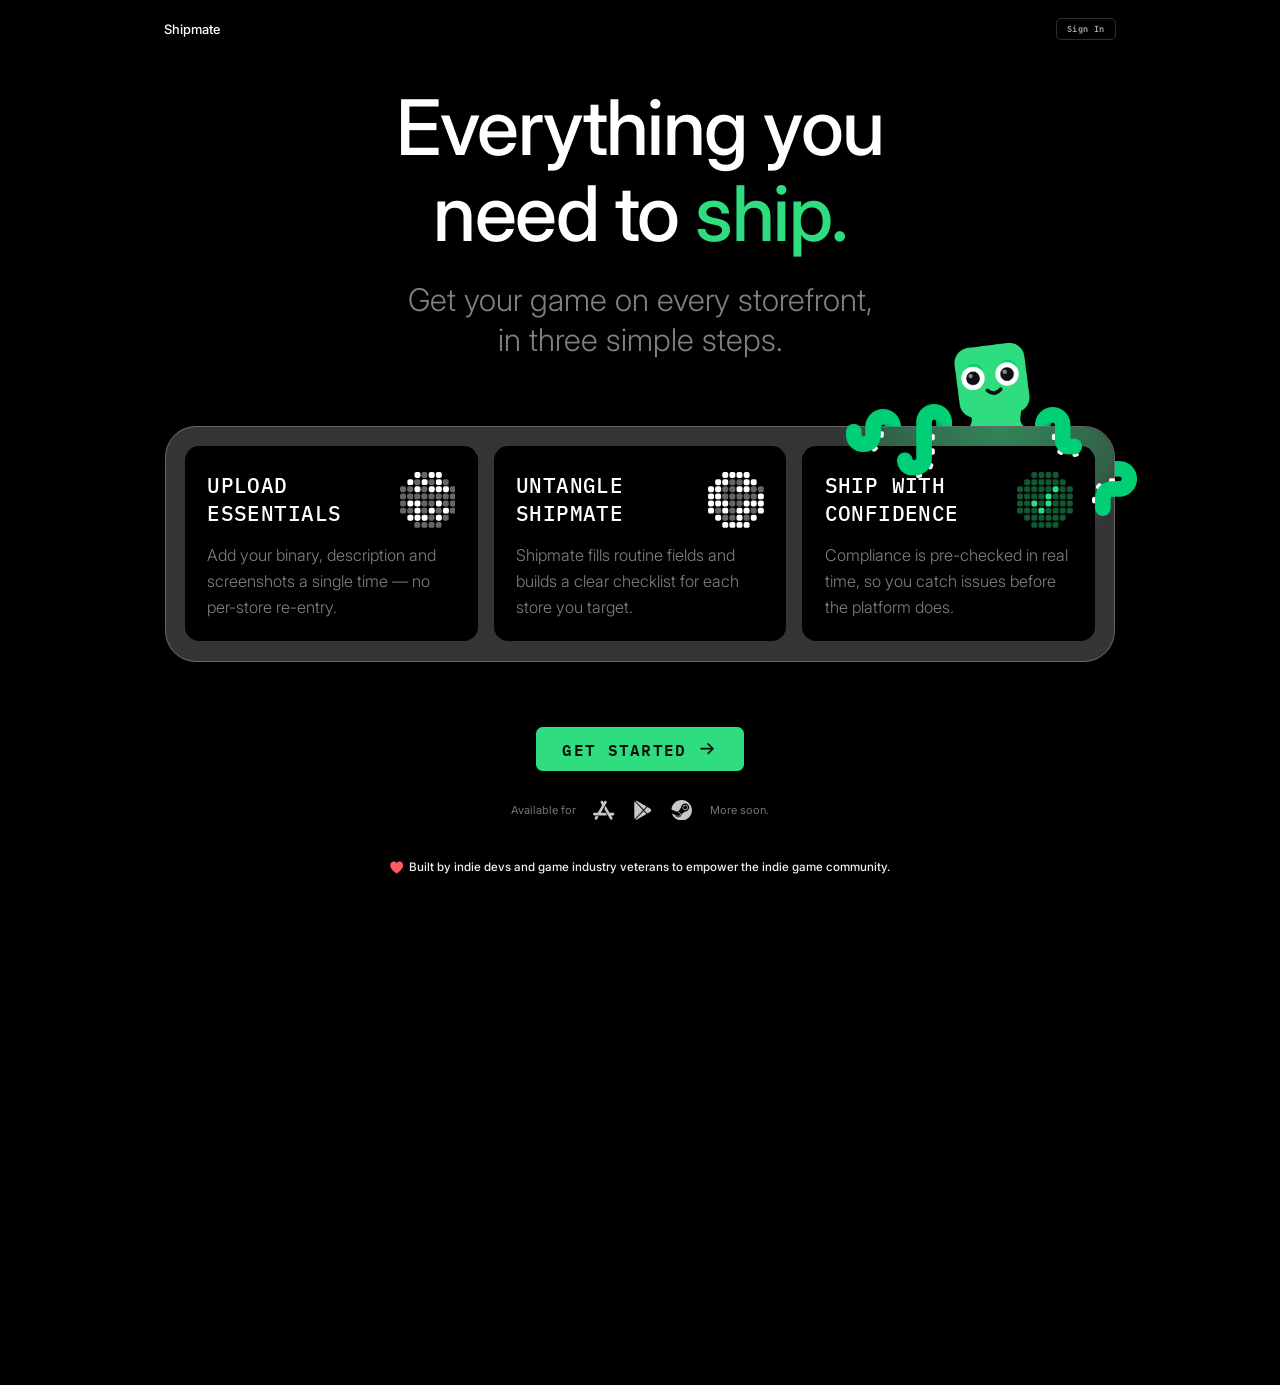
==== splash.html @ f3da9b58 "v2.01: revert splash.html — undo octopus move + CTA border changes Restores splash.html to d3e47b8 (" ====
<!DOCTYPE html>
<html lang="en">
<head>
<meta charset="UTF-8">
<meta name="viewport" content="width=device-width, initial-scale=1.0">
<title>Subwoofer</title>
<link rel="preconnect" href="https://fonts.googleapis.com">
<link rel="preconnect" href="https://fonts.gstatic.com" crossorigin>
<link href="https://fonts.googleapis.com/css2?family=Inter:wght@300;400;500;600;700;800&family=JetBrains+Mono:wght@500;600;700&family=IBM+Plex+Mono:wght@400;500;600;700&display=swap" rel="stylesheet">
<style>
  :root {
    --bg: #000000;
    --green: #2FDC80;
    --green-soft: #35e57a;
    --text: #ffffff;
    --text-dim: #9ba1a6;
    --card-bg: #000000;
    --pill-bg: #343434;
    --pill-stroke: rgba(255, 255, 255, 0.25);
    --mono: 'JetBrains Mono', monospace;
    --sans: 'Inter', sans-serif;
  }

  * { margin: 0; padding: 0; box-sizing: border-box; }

  html, body {
    background: var(--bg);
    color: var(--text);
    font-family: var(--sans);
    min-height: 100vh;
    overflow-x: hidden;
  }

  body {
    zoom: 0.78; /* escala global; el JS la ajusta según el ancho de ventana */
    display: flex;
    flex-direction: column;
  }

  main {
    display: flex;
    flex-direction: column;
    flex: 1;
  }

  /* ---------- Header ---------- */
  header {
    display: flex;
    align-items: center;
    justify-content: space-between;
    width: 1464px; /* alineado con la pastilla (1350 + 2×25 + 2×30 + bordes) */
    margin: 0 auto;
    padding: 28px 0;
  }


  .brand {
    display: flex;
    align-items: center;
    gap: 12px;
    font-weight: 500;
    font-size: 20px;
  }

  .brand-logo {
    width: 34px;
    height: 34px;
    background: #ffffff;
    border-radius: 9px;
    display: grid;
    place-items: center;
  }

  .brand-logo svg { display: block; }

  .user-chip {
    display: flex;
    align-items: center;
    gap: 10px;
    font-family: var(--mono);
    font-size: 15px;
    color: #e8e8e8;
  }

  .user-chip .dot {
    width: 19px;
    height: 19px;
    border-radius: 50%;
    background: var(--green);
  }

  /* ---------- Hero ---------- */
  .hero {
    text-align: center;
    margin-top: 40px;
    padding: 0 24px;
  }

  .hero h1 {
    font-size: 118px; /* proporción 80/90 de Affinity */
    font-weight: 500;
    line-height: 132.75px;
    letter-spacing: -0.02em;
  }

  .hero h1 .ship { color: var(--green); }

  .hero p {
    margin-top: 35.25px; /* base del título → top del subtítulo = 40px */
    font-size: 48.2px; /* 1ª línea = ancho de "Everything you"; proporción 34/44 */
    line-height: 62.4px;
    color: rgba(255, 255, 255, 0.5);
    font-weight: 300;
  }

  /* ---------- Pill with cards ---------- */
  .pill-wrap {
    position: relative;
    width: fit-content;
    margin: 100.6px auto 0; /* base del subtítulo → borde de la pastilla = 105px */
  }

  .pill {
    position: relative;
    z-index: 1; /* por encima del cuerpo del pulpo */
    overflow: hidden; /* el resplandor no sale del contenedor */
    box-sizing: border-box;
    background: var(--pill-bg);
    border: 2px solid var(--pill-stroke);
    border-radius: 48px;
    padding: 30px; /* distancia concéntrica cards ↔ contenedor = 30px */
    display: grid;
    grid-template-columns: repeat(3, 450px);
    gap: 25px;
  }

  /* resplandor de translucidez: DEBAJO de las cards, compacto,
     ocupando solo la zona del pulpo (esquina superior derecha) */
  .pill::before {
    content: '';
    position: absolute;
    inset: 0;
    border-radius: inherit;
    pointer-events: none;
    background: radial-gradient(340px 280px at 88% -4%,
      rgba(114, 123, 240, 0.65),
      rgba(114, 123, 240, 0.35) 55%,
      transparent 74%);
  }

  /* variante verde: el resplandor acompaña al cuerpo */
  body.octo-green .pill::before {
    background: radial-gradient(340px 280px at 88% -4%,
      rgba(47, 220, 128, 0.5),
      rgba(47, 220, 128, 0.26) 55%,
      transparent 74%);
  }

  .card {
    box-sizing: border-box;
    width: 450px;
    height: 300px;
    background: var(--card-bg);
    border-radius: 22px;
    padding: 40px 34px;
    overflow: hidden;
    position: relative;
  }

  /* hover: velo blanco al 5% — entra suave, sale rápido */
  .card::after {
    content: '';
    position: absolute;
    inset: 0;
    border-radius: inherit;
    background: rgba(255, 255, 255, 0.1);
    opacity: 0;
    pointer-events: none;
    transition: opacity .12s ease-out; /* salida rápida */
  }

  .card:hover::after {
    opacity: 1;
    transition: opacity .3s ease; /* entrada suave */
  }

  .card-icon {
    position: absolute;
    top: 39.5px; /* centrado respecto al bloque de título de 85px */
    right: 34px;
    width: 86px;
    height: 86px;
    color: #ffffff;
  }

  .card:nth-child(3) .card-icon { color: var(--green); }

  .card h3 {
    font-family: 'IBM Plex Mono', monospace;
    font-weight: 500;
    font-size: 32px;
    letter-spacing: 0.02em;
    line-height: 42.5px; /* 2 líneas = 85px */
    height: 85px;
    text-transform: uppercase;
    white-space: pre-line;
  }

  .card p {
    margin-top: 22.5px; /* baseline del título → top del texto = 38px */
    font-size: 25px;
    font-weight: 300;
    line-height: 1.6;
    color: rgba(255, 255, 255, 0.5);
  }

  /* ---------- CTA ---------- */
  .cta-row {
    display: flex;
    justify-content: center;
    margin-top: 100px;
  }

  .cta {
    box-sizing: border-box;
    width: 320px;
    height: 68px;
    font-family: 'IBM Plex Mono', monospace;
    font-weight: 600;
    font-size: 25px;
    letter-spacing: 0.08em;
    color: #05130a;
    background: var(--green);
    border: none;
    border-radius: 10px;
    cursor: pointer;
    display: inline-flex;
    align-items: center;
    justify-content: center;
    gap: 16px;
    transition: transform .15s ease, box-shadow .15s ease;
    will-change: transform; /* capa estable: evita re-rasterizados en hover */
  }

  .cta:hover {
    transform: translateY(-2px);
    box-shadow: 0 0 30px 4px rgba(47, 220, 128, .22); /* halo concéntrico */
  }

  .cta .arrow { font-size: 22px; }

  /* ---------- Platform icons ---------- */
  .platforms {
    transform: translateZ(0); /* capa propia: sin jitter al animar el botón */
    display: flex;
    justify-content: center;
    align-items: center;
    gap: 26px;
    margin-top: 44px;
  }

  .platforms-label {
    font-size: 17px;
    font-weight: 400;
    color: rgba(255, 255, 255, 0.45);
  }

  .platforms svg {
    height: 32px;
    width: auto;
    color: #cfd3d6;
    opacity: .95;
  }

  .cta svg {
    height: 30.1px; /* la flecha pinta ~16.3px, igual que las mayúsculas de 25px */
    width: auto;
    color: #05130a;
  }

  .cta svg path {
    stroke: currentColor; /* engorda ligeramente la flecha */
    stroke-width: 0.9;
  }

  footer svg {
    height: 20px;
    width: auto;
    color: #FF5961;
    vertical-align: -4px;
    margin-right: 8px;
  }

  /* ---------- Footer (anclado abajo) ---------- */
  footer {
    margin: auto 0 40px; /* empuja al fondo del viewport */
    padding-top: 60px;   /* separación mínima con lo de arriba */
    text-align: center;
    font-size: 18px;
    font-weight: 500;
    color: #eef0f1;
  }

  main { position: relative; z-index: 1; }

  /* ---------- Octopus (rig por capas) ---------- */
  .octo {
    position: absolute;
    top: -180px;
    right: 30px;
    width: 500px;
    height: 320px;
    pointer-events: none;
    /* sin z-index propio: cada capa se ordena respecto a la pastilla */
  }

  .octo-body   { z-index: 0; }  /* detrás de la pastilla */
  .octo-tentacle { z-index: 2; }  /* delante */

  /* toda capa ocupa el escenario completo (360×260);
     los PNG entrarán como <img> con estas mismas reglas */
  .octo-layer, .octo-sublayer {
    position: absolute;
  }

  .octo-sublayer { inset: 0; }

  .octo-layer svg, .octo-sublayer svg,
  .octo-layer img, .octo-sublayer img {
    position: absolute;
    left: 0;
    top: 0;
    width: 100%;
    height: 100%;
  }

  .octo-bob { position: absolute; inset: 0; }

  .octo .pupil { will-change: transform; }

  /* cabeza+cuerpo: el JS mueve .octo-body (parallax + rotación hacia el cursor) */
  .octo-body { will-change: transform; transform-origin: 50% 76%; /* el "ombligo" */ }

  /* boca: la "O" y la sonrisa escalan desde su propio centro */
  #octo-mouth-o, #octo-smile-path { transform-box: fill-box; transform-origin: center; }

  @media (prefers-reduced-motion: no-preference) {
    /* flotación idle de cabeza+cuerpo (ojos y boca la heredan) */
    .octo-bob { animation: octo-float 4.2s ease-in-out infinite; }

    /* balanceo suave de cada tentáculo, con ritmo y fase propios */
    .octo-tentacle {
      transform-origin: var(--origin);
      animation: octo-sway var(--dur, 6s) ease-in-out var(--delay, 0s) infinite;
    }


  }

  @keyframes octo-float {
    0%, 100% { transform: translateY(0); }
    50%      { transform: translateY(-6px); }
  }

  @keyframes octo-sway {
    0%, 100% { transform: rotate(0deg); }
    50%      { transform: rotate(2.4deg); }
  }

  /* ---------- Editor de colocación del pulpo (tecla E) ---------- */
  body.octo-edit .octo { pointer-events: auto; }
  body.octo-edit .octo::before {
    content: '';
    position: absolute;
    inset: 0;
    outline: 1px dashed rgba(255, 217, 0, .5); /* límites del escenario */
  }
  body.octo-edit .octo-layer {
    outline: 1px dashed rgba(255, 255, 255, .35);
    cursor: grab;
  }
  body.octo-edit .octo-layer.sel { outline: 2px solid #2FDC80; }
  body.octo-edit .octo-layer,
  body.octo-edit .octo-bob { animation: none !important; }
  body.octo-edit .octo-body { transition: none; transform: none !important; }

  #octo-editor {
    position: fixed;
    left: 16px;
    bottom: 16px;
    z-index: 99;
    background: #121416;
    border: 1px solid #333;
    border-radius: 10px;
    padding: 14px 16px;
    font-family: 'IBM Plex Mono', monospace;
    font-size: 12.5px;
    line-height: 1.7;
    color: #cfd3d6;
    display: none;
    max-width: 440px;
  }
  body.octo-edit #octo-editor { display: block; }
  #octo-editor .row.sel { color: #2FDC80; }
  #octo-editor button {
    margin-top: 8px;
    font: inherit;
    background: #2FDC80;
    color: #05130a;
    border: none;
    border-radius: 6px;
    padding: 5px 12px;
    cursor: pointer;
  }
  #octo-editor .hint { color: #7a8085; font-size: 11px; }

  /* ---------- Responsive (móvil / tablet) ----------
     Por encima de 980px el diseño se escala entero con zoom (JS);
     por debajo pasa a layout fluido apilado. */
  @media (max-width: 980px) {
    header { width: 100%; padding: 24px; }

    .hero { margin-top: 16px; }
    .hero h1 { font-size: clamp(44px, 11vw, 92px); line-height: 1.13; }
    .hero p { font-size: clamp(22px, 5.2vw, 42px); line-height: 1.3; margin-top: 20px; }

    .pill-wrap { width: 100%; padding: 0 16px; margin: 90px auto 0; }
    .pill { grid-template-columns: 1fr; padding: 16px; gap: 16px; }
    .card { width: 100%; height: auto; min-height: 0; padding: 32px 28px; }
    .card h3 { font-size: 26px; line-height: 36px; height: auto; }
    .card p { font-size: 20px; margin-top: 14px; }
    .card-icon { width: 60px; height: 60px; top: 28px; right: 24px; }

    /* zoom 0.545 escala también el offset: 59.4px ≈ 16px de padding del wrapper
       (16/0.545) + los 30px de diseño → el tentáculo derecho queda clavado
       al borde de la pastilla igual que en desktop */
    .octo { zoom: 0.545; right: 59.4px; }

    .cta-row { margin-top: 64px; }
    .platforms { margin-top: 36px; }
    footer { padding-left: 24px; padding-right: 24px; }
  }
    12%  { opacity: 1; }
    88%  { opacity: 0.7; transform: translateY(-95vh) scale(1.1); }
    100% { transform: translateY(-110vh) scale(1.2); opacity: 0; }
  }
</style>
</head>
<body>

<header>
  <div class="brand">
    Shipmate
  </div>
  <button class="user-chip" style="cursor:pointer;background:none;border:1px solid rgba(255,255,255,0.18);border-radius:8px;padding:6px 16px;color:rgba(255,255,255,0.7);font-size:13px;font-weight:600;letter-spacing:0.04em;transition:color 0.15s,border-color 0.15s;" onmouseover="this.style.color='#fff';this.style.borderColor='rgba(255,255,255,0.45)'" onmouseout="this.style.color='rgba(255,255,255,0.7)';this.style.borderColor='rgba(255,255,255,0.18)'" onclick="window.parent.signInFromSplash()">Sign In</button>
</header>

<main>
  <section class="hero">
    <h1>Everything you<br>need to <span class="ship">ship.</span></h1>
    <p>Get your game on every storefront,<br>in three simple steps.</p>
  </section>

  <section class="pill-wrap">
    <!-- ================= PULPITO (rig por capas, PNGs @8x) =================
         Escenario 500×320 · borde superior de la pastilla = y 180.
         Cuerpo DETRÁS de la pastilla, tentáculos DELANTE.
         Coloca las piezas con el editor (tecla E) y pega el CSS. -->
    <div class="octo" id="octo">

      <!-- Cabeza + cuerpo -->
      <div class="octo-layer octo-body" data-part="body" style="left:266.5px; top:49.1px; width:151px; height:176px;">
        <div class="octo-bob">
          <img src="[data-uri]" alt="">
          <!-- Ojos vivos: blanco + pupila (negro) + destello. Tapan los del PNG. -->
          <div class="octo-sublayer octo-eyes" data-part="eyes">
            <svg viewBox="0 0 151 176">
              <!-- base blanca -->
              <circle cx="44.6" cy="57.5" r="18" fill="#ffffff"/>
              <circle cx="97"   cy="50.8" r="18" fill="#ffffff"/>
              <!-- pupilas móviles: negro + destello -->
              <g class="pupil">
                <circle cx="44.6" cy="57.5" r="10.5" fill="#101014"/>
              </g>
              <g class="pupil">
                <circle cx="97"   cy="50.8" r="10.5" fill="#101014"/>
              </g>
              <!-- destellos: siguen el cursor con menos recorrido que la pupila -->
              <g class="glint">
                <circle cx="41"   cy="54"   r="3.4" fill="#ffffff" opacity="0.5"/>
              </g>
              <g class="glint">
                <circle cx="93.4" cy="47.3" r="3.4" fill="#ffffff" opacity="0.5"/>
              </g>
            </svg>
          </div>
          <!-- Sonrisa: tapa la boca del PNG y dibuja una curva -->
          <div class="octo-sublayer octo-smile" data-part="mouth">
            <svg viewBox="0 0 151 176">
              <rect x="66" y="66.5" width="22.5" height="14" rx="6" fill="#707FEE"/>
              <g transform="rotate(-5 77.3 78.5)">
                <path id="octo-smile-path" d="M 67 75 Q 77.3 85.5 87.6 75" fill="none"
                      stroke="#101014" stroke-width="5.6" stroke-linecap="round"/>
              </g>
              <circle id="octo-mouth-o" cx="77.3" cy="78.5" r="6.5"
                      fill="#101014" style="display:none"/>
            </svg>
          </div>
        </div>
      </div>

      <!-- Tentáculos (4), delante de la pastilla -->
      <div class="octo-layer octo-tentacle" data-part="tentacle-left" style="left:115.8px; top:153.7px; width:85px; height:66px; --origin: 50% 15%; --dur: 6.1s; --delay: -1.8s;">
        <img src="[data-uri]" alt="">
      </div>
      <div class="octo-layer octo-tentacle" data-part="tentacle-centre" style="left:194.2px; top:145.9px; width:85px; height:114px; --origin: 75% 8%; --dur: 5.2s; --delay: 0s;">
        <img src="[data-uri]" alt="">
      </div>
      <div class="octo-layer octo-tentacle" data-part="tentacle-right" style="left:405.8px; top:150.4px; width:73px; height:74px; --origin: 35% 8%; --dur: 6.6s; --delay: -3.1s;">
        <img src="[data-uri]" alt="">
      </div>
      <div class="octo-layer octo-tentacle" data-part="tentacle-rightmost" style="left:493.8px; top:233.5px; width:70px; height:85px; --origin: 40% 8%; --dur: 5.8s; --delay: -4.2s;">
        <img src="[data-uri]" alt="">
      </div>

    </div>

    <div class="pill">
      <div class="card">
        <h3>Upload
Essentials</h3>
        <svg class="card-icon" viewBox="-1.6 -1.6 103.2 103.2" version="1.1" xmlns="http://www.w3.org/2000/svg" xmlns:xlink="http://www.w3.org/1999/xlink" xml:space="preserve" xmlns:serif="http://www.serif.com/" style="fill-rule:evenodd;clip-rule:evenodd;stroke-linejoin:round;stroke-miterlimit:2;">
    <g transform="matrix(1.27993,0,0,1.27993,-119992,-16668.4)">
        <g transform="matrix(0.392928,0,0,0.392928,57698.7,7597.69)">
            <path d="M91819.5,13811.1L91819.5,13819C91819.5,13822.9 91816.4,13826 91812.6,13826L91804.7,13826C91800.8,13826 91797.7,13822.9 91797.7,13819L91797.7,13811.1C91797.7,13807.3 91800.8,13804.2 91804.7,13804.2L91812.6,13804.2C91816.4,13804.2 91819.5,13807.3 91819.5,13811.1Z" style="fill:currentColor;"/>
        </g>
        <g transform="matrix(0.392928,0,0,0.392928,57719.2,7597.69)">
            <path d="M91819.5,13811.1L91819.5,13819C91819.5,13822.9 91816.4,13826 91812.6,13826L91804.7,13826C91800.8,13826 91797.7,13822.9 91797.7,13819L91797.7,13811.1C91797.7,13807.3 91800.8,13804.2 91804.7,13804.2L91812.6,13804.2C91816.4,13804.2 91819.5,13807.3 91819.5,13811.1Z" style="fill:currentColor;"/>
        </g>
        <g transform="matrix(0.392928,0,0,0.392928,57729.5,7597.69)">
            <path d="M91819.5,13811.1L91819.5,13819C91819.5,13822.9 91816.4,13826 91812.6,13826L91804.7,13826C91800.8,13826 91797.7,13822.9 91797.7,13819L91797.7,13811.1C91797.7,13807.3 91800.8,13804.2 91804.7,13804.2L91812.6,13804.2C91816.4,13804.2 91819.5,13807.3 91819.5,13811.1Z" style="fill:currentColor;"/>
        </g>
        <g transform="matrix(2.40599e-17,0.392928,-0.392928,2.40599e-17,99190.9,-23037.9)">
            <path d="M91819.5,13811.1L91819.5,13819C91819.5,13822.9 91816.4,13826 91812.6,13826L91804.7,13826C91800.8,13826 91797.7,13822.9 91797.7,13819L91797.7,13811.1C91797.7,13807.3 91800.8,13804.2 91804.7,13804.2L91812.6,13804.2C91816.4,13804.2 91819.5,13807.3 91819.5,13811.1Z" style="fill:currentColor;"/>
        </g>
        <g transform="matrix(2.40599e-17,0.392928,-0.392928,2.40599e-17,99190.9,-23007.1)">
            <path d="M91819.5,13811.1L91819.5,13819C91819.5,13822.9 91816.4,13826 91812.6,13826L91804.7,13826C91800.8,13826 91797.7,13822.9 91797.7,13819L91797.7,13811.1C91797.7,13807.3 91800.8,13804.2 91804.7,13804.2L91812.6,13804.2C91816.4,13804.2 91819.5,13807.3 91819.5,13811.1Z" style="fill:currentColor;"/>
        </g>
        <g transform="matrix(2.40599e-17,0.392928,-0.392928,2.40599e-17,99190.9,-22986.6)">
            <path d="M91819.5,13811.1L91819.5,13819C91819.5,13822.9 91816.4,13826 91812.6,13826L91804.7,13826C91800.8,13826 91797.7,13822.9 91797.7,13819L91797.7,13811.1C91797.7,13807.3 91800.8,13804.2 91804.7,13804.2L91812.6,13804.2C91816.4,13804.2 91819.5,13807.3 91819.5,13811.1Z" style="fill:currentColor;"/>
        </g>
        <g transform="matrix(2.40599e-17,0.392928,-0.392928,2.40599e-17,99201.2,-23027.6)">
            <path d="M91819.5,13811.1L91819.5,13819C91819.5,13822.9 91816.4,13826 91812.6,13826L91804.7,13826C91800.8,13826 91797.7,13822.9 91797.7,13819L91797.7,13811.1C91797.7,13807.3 91800.8,13804.2 91804.7,13804.2L91812.6,13804.2C91816.4,13804.2 91819.5,13807.3 91819.5,13811.1Z" style="fill:currentColor;"/>
        </g>
        <g transform="matrix(2.40599e-17,0.392928,-0.392928,2.40599e-17,99201.2,-23007.1)">
            <path d="M91819.5,13811.1L91819.5,13819C91819.5,13822.9 91816.4,13826 91812.6,13826L91804.7,13826C91800.8,13826 91797.7,13822.9 91797.7,13819L91797.7,13811.1C91797.7,13807.3 91800.8,13804.2 91804.7,13804.2L91812.6,13804.2C91816.4,13804.2 91819.5,13807.3 91819.5,13811.1Z" style="fill:currentColor;"/>
        </g>
        <g transform="matrix(2.40599e-17,0.392928,-0.392928,2.40599e-17,99201.2,-22996.8)">
            <path d="M91819.5,13811.1L91819.5,13819C91819.5,13822.9 91816.4,13826 91812.6,13826L91804.7,13826C91800.8,13826 91797.7,13822.9 91797.7,13819L91797.7,13811.1C91797.7,13807.3 91800.8,13804.2 91804.7,13804.2L91812.6,13804.2C91816.4,13804.2 91819.5,13807.3 91819.5,13811.1Z" style="fill:currentColor;"/>
        </g>
        <g transform="matrix(2.40599e-17,0.392928,-0.392928,2.40599e-17,99201.2,-22986.6)">
            <path d="M91819.5,13811.1L91819.5,13819C91819.5,13822.9 91816.4,13826 91812.6,13826L91804.7,13826C91800.8,13826 91797.7,13822.9 91797.7,13819L91797.7,13811.1C91797.7,13807.3 91800.8,13804.2 91804.7,13804.2L91812.6,13804.2C91816.4,13804.2 91819.5,13807.3 91819.5,13811.1Z" style="fill:currentColor;"/>
        </g>
        <g transform="matrix(2.40599e-17,0.392928,-0.392928,2.40599e-17,99211.5,-23037.9)">
            <path d="M91819.5,13811.1L91819.5,13819C91819.5,13822.9 91816.4,13826 91812.6,13826L91804.7,13826C91800.8,13826 91797.7,13822.9 91797.7,13819L91797.7,13811.1C91797.7,13807.3 91800.8,13804.2 91804.7,13804.2L91812.6,13804.2C91816.4,13804.2 91819.5,13807.3 91819.5,13811.1Z" style="fill:currentColor;"/>
        </g>
        <g transform="matrix(2.40599e-17,0.392928,-0.392928,2.40599e-17,99211.5,-22986.6)">
            <path d="M91819.5,13811.1L91819.5,13819C91819.5,13822.9 91816.4,13826 91812.6,13826L91804.7,13826C91800.8,13826 91797.7,13822.9 91797.7,13819L91797.7,13811.1C91797.7,13807.3 91800.8,13804.2 91804.7,13804.2L91812.6,13804.2C91816.4,13804.2 91819.5,13807.3 91819.5,13811.1Z" style="fill:currentColor;"/>
        </g>
        <g transform="matrix(2.40599e-17,0.392928,-0.392928,2.40599e-17,99221.8,-23027.6)">
            <path d="M91819.5,13811.1L91819.5,13819C91819.5,13822.9 91816.4,13826 91812.6,13826L91804.7,13826C91800.8,13826 91797.7,13822.9 91797.7,13819L91797.7,13811.1C91797.7,13807.3 91800.8,13804.2 91804.7,13804.2L91812.6,13804.2C91816.4,13804.2 91819.5,13807.3 91819.5,13811.1Z" style="fill:currentColor;"/>
        </g>
        <g transform="matrix(2.40599e-17,0.392928,-0.392928,2.40599e-17,99221.8,-22996.8)">
            <path d="M91819.5,13811.1L91819.5,13819C91819.5,13822.9 91816.4,13826 91812.6,13826L91804.7,13826C91800.8,13826 91797.7,13822.9 91797.7,13819L91797.7,13811.1C91797.7,13807.3 91800.8,13804.2 91804.7,13804.2L91812.6,13804.2C91816.4,13804.2 91819.5,13807.3 91819.5,13811.1Z" style="fill:currentColor;"/>
        </g>
        <g transform="matrix(2.40599e-17,0.392928,-0.392928,2.40599e-17,99232,-23037.9)">
            <path d="M91819.5,13811.1L91819.5,13819C91819.5,13822.9 91816.4,13826 91812.6,13826L91804.7,13826C91800.8,13826 91797.7,13822.9 91797.7,13819L91797.7,13811.1C91797.7,13807.3 91800.8,13804.2 91804.7,13804.2L91812.6,13804.2C91816.4,13804.2 91819.5,13807.3 91819.5,13811.1Z" style="fill:currentColor;"/>
        </g>
        <g transform="matrix(2.40599e-17,0.392928,-0.392928,2.40599e-17,99232,-23027.6)">
            <path d="M91819.5,13811.1L91819.5,13819C91819.5,13822.9 91816.4,13826 91812.6,13826L91804.7,13826C91800.8,13826 91797.7,13822.9 91797.7,13819L91797.7,13811.1C91797.7,13807.3 91800.8,13804.2 91804.7,13804.2L91812.6,13804.2C91816.4,13804.2 91819.5,13807.3 91819.5,13811.1Z" style="fill:currentColor;"/>
        </g>
        <g transform="matrix(2.40599e-17,0.392928,-0.392928,2.40599e-17,99232,-23007.1)">
            <path d="M91819.5,13811.1L91819.5,13819C91819.5,13822.9 91816.4,13826 91812.6,13826L91804.7,13826C91800.8,13826 91797.7,13822.9 91797.7,13819L91797.7,13811.1C91797.7,13807.3 91800.8,13804.2 91804.7,13804.2L91812.6,13804.2C91816.4,13804.2 91819.5,13807.3 91819.5,13811.1Z" style="fill:currentColor;"/>
        </g>
        <g transform="matrix(2.40599e-17,0.392928,-0.392928,2.40599e-17,99232,-22986.6)">
            <path d="M91819.5,13811.1L91819.5,13819C91819.5,13822.9 91816.4,13826 91812.6,13826L91804.7,13826C91800.8,13826 91797.7,13822.9 91797.7,13819L91797.7,13811.1C91797.7,13807.3 91800.8,13804.2 91804.7,13804.2L91812.6,13804.2C91816.4,13804.2 91819.5,13807.3 91819.5,13811.1Z" style="fill:currentColor;"/>
        </g>
        <g transform="matrix(2.40599e-17,0.392928,-0.392928,2.40599e-17,99242.3,-23027.6)">
            <path d="M91819.5,13811.1L91819.5,13819C91819.5,13822.9 91816.4,13826 91812.6,13826L91804.7,13826C91800.8,13826 91797.7,13822.9 91797.7,13819L91797.7,13811.1C91797.7,13807.3 91800.8,13804.2 91804.7,13804.2L91812.6,13804.2C91816.4,13804.2 91819.5,13807.3 91819.5,13811.1Z" style="fill:currentColor;"/>
        </g>
        <g transform="matrix(2.40599e-17,0.392928,-0.392928,2.40599e-17,99242.3,-22996.8)">
            <path d="M91819.5,13811.1L91819.5,13819C91819.5,13822.9 91816.4,13826 91812.6,13826L91804.7,13826C91800.8,13826 91797.7,13822.9 91797.7,13819L91797.7,13811.1C91797.7,13807.3 91800.8,13804.2 91804.7,13804.2L91812.6,13804.2C91816.4,13804.2 91819.5,13807.3 91819.5,13811.1Z" style="fill:currentColor;"/>
        </g>
    </g>
    <g transform="matrix(0.502921,0,0,0.502921,-46129,-6943.9)">
        <path d="M91819.5,13811.1L91819.5,13819C91819.5,13822.9 91816.4,13826 91812.6,13826L91804.7,13826C91800.8,13826 91797.7,13822.9 91797.7,13819L91797.7,13811.1C91797.7,13807.3 91800.8,13804.2 91804.7,13804.2L91812.6,13804.2C91816.4,13804.2 91819.5,13807.3 91819.5,13811.1Z" style="fill:currentColor;fill-opacity:0.4;"/>
    </g>
    <g transform="matrix(3.0795e-17,0.502921,-0.502921,3.0795e-17,6965.02,-46142.2)">
        <path d="M91819.5,13811.1L91819.5,13819C91819.5,13822.9 91816.4,13826 91812.6,13826L91804.7,13826C91800.8,13826 91797.7,13822.9 91797.7,13819L91797.7,13811.1C91797.7,13807.3 91800.8,13804.2 91804.7,13804.2L91812.6,13804.2C91816.4,13804.2 91819.5,13807.3 91819.5,13811.1Z" style="fill:currentColor;fill-opacity:0.4;"/>
    </g>
    <g transform="matrix(3.0795e-17,0.502921,-0.502921,3.0795e-17,6965.02,-46129)">
        <path d="M91819.5,13811.1L91819.5,13819C91819.5,13822.9 91816.4,13826 91812.6,13826L91804.7,13826C91800.8,13826 91797.7,13822.9 91797.7,13819L91797.7,13811.1C91797.7,13807.3 91800.8,13804.2 91804.7,13804.2L91812.6,13804.2C91816.4,13804.2 91819.5,13807.3 91819.5,13811.1Z" style="fill:currentColor;fill-opacity:0.4;"/>
    </g>
    <g transform="matrix(3.0795e-17,0.502921,-0.502921,3.0795e-17,6965.02,-46102.7)">
        <path d="M91819.5,13811.1L91819.5,13819C91819.5,13822.9 91816.4,13826 91812.6,13826L91804.7,13826C91800.8,13826 91797.7,13822.9 91797.7,13819L91797.7,13811.1C91797.7,13807.3 91800.8,13804.2 91804.7,13804.2L91812.6,13804.2C91816.4,13804.2 91819.5,13807.3 91819.5,13811.1Z" style="fill:currentColor;fill-opacity:0.4;"/>
    </g>
    <g transform="matrix(3.0795e-17,0.502921,-0.502921,3.0795e-17,6978.17,-46155.3)">
        <path d="M91819.5,13811.1L91819.5,13819C91819.5,13822.9 91816.4,13826 91812.6,13826L91804.7,13826C91800.8,13826 91797.7,13822.9 91797.7,13819L91797.7,13811.1C91797.7,13807.3 91800.8,13804.2 91804.7,13804.2L91812.6,13804.2C91816.4,13804.2 91819.5,13807.3 91819.5,13811.1Z" style="fill:currentColor;fill-opacity:0.4;"/>
    </g>
    <g transform="matrix(3.0795e-17,0.502921,-0.502921,3.0795e-17,6978.17,-46129)">
        <path d="M91819.5,13811.1L91819.5,13819C91819.5,13822.9 91816.4,13826 91812.6,13826L91804.7,13826C91800.8,13826 91797.7,13822.9 91797.7,13819L91797.7,13811.1C91797.7,13807.3 91800.8,13804.2 91804.7,13804.2L91812.6,13804.2C91816.4,13804.2 91819.5,13807.3 91819.5,13811.1Z" style="fill:currentColor;fill-opacity:0.4;"/>
    </g>
    <g transform="matrix(3.0795e-17,0.502921,-0.502921,3.0795e-17,6991.32,-46142.2)">
        <path d="M91819.5,13811.1L91819.5,13819C91819.5,13822.9 91816.4,13826 91812.6,13826L91804.7,13826C91800.8,13826 91797.7,13822.9 91797.7,13819L91797.7,13811.1C91797.7,13807.3 91800.8,13804.2 91804.7,13804.2L91812.6,13804.2C91816.4,13804.2 91819.5,13807.3 91819.5,13811.1Z" style="fill:currentColor;fill-opacity:0.4;"/>
    </g>
    <g transform="matrix(3.0795e-17,0.502921,-0.502921,3.0795e-17,6991.32,-46129)">
        <path d="M91819.5,13811.1L91819.5,13819C91819.5,13822.9 91816.4,13826 91812.6,13826L91804.7,13826C91800.8,13826 91797.7,13822.9 91797.7,13819L91797.7,13811.1C91797.7,13807.3 91800.8,13804.2 91804.7,13804.2L91812.6,13804.2C91816.4,13804.2 91819.5,13807.3 91819.5,13811.1Z" style="fill:currentColor;fill-opacity:0.4;"/>
    </g>
    <g transform="matrix(3.0795e-17,0.502921,-0.502921,3.0795e-17,6991.32,-46115.9)">
        <path d="M91819.5,13811.1L91819.5,13819C91819.5,13822.9 91816.4,13826 91812.6,13826L91804.7,13826C91800.8,13826 91797.7,13822.9 91797.7,13819L91797.7,13811.1C91797.7,13807.3 91800.8,13804.2 91804.7,13804.2L91812.6,13804.2C91816.4,13804.2 91819.5,13807.3 91819.5,13811.1Z" style="fill:currentColor;fill-opacity:0.4;"/>
    </g>
    <g transform="matrix(3.0795e-17,0.502921,-0.502921,3.0795e-17,6991.32,-46102.7)">
        <path d="M91819.5,13811.1L91819.5,13819C91819.5,13822.9 91816.4,13826 91812.6,13826L91804.7,13826C91800.8,13826 91797.7,13822.9 91797.7,13819L91797.7,13811.1C91797.7,13807.3 91800.8,13804.2 91804.7,13804.2L91812.6,13804.2C91816.4,13804.2 91819.5,13807.3 91819.5,13811.1Z" style="fill:currentColor;fill-opacity:0.4;"/>
    </g>
    <g transform="matrix(3.0795e-17,0.502921,-0.502921,3.0795e-17,7004.46,-46155.3)">
        <path d="M91819.5,13811.1L91819.5,13819C91819.5,13822.9 91816.4,13826 91812.6,13826L91804.7,13826C91800.8,13826 91797.7,13822.9 91797.7,13819L91797.7,13811.1C91797.7,13807.3 91800.8,13804.2 91804.7,13804.2L91812.6,13804.2C91816.4,13804.2 91819.5,13807.3 91819.5,13811.1Z" style="fill:currentColor;fill-opacity:0.4;"/>
    </g>
    <g transform="matrix(3.0795e-17,0.502921,-0.502921,3.0795e-17,7004.46,-46129)">
        <path d="M91819.5,13811.1L91819.5,13819C91819.5,13822.9 91816.4,13826 91812.6,13826L91804.7,13826C91800.8,13826 91797.7,13822.9 91797.7,13819L91797.7,13811.1C91797.7,13807.3 91800.8,13804.2 91804.7,13804.2L91812.6,13804.2C91816.4,13804.2 91819.5,13807.3 91819.5,13811.1Z" style="fill:currentColor;fill-opacity:0.4;"/>
    </g>
    <g transform="matrix(3.0795e-17,0.502921,-0.502921,3.0795e-17,7004.46,-46115.9)">
        <path d="M91819.5,13811.1L91819.5,13819C91819.5,13822.9 91816.4,13826 91812.6,13826L91804.7,13826C91800.8,13826 91797.7,13822.9 91797.7,13819L91797.7,13811.1C91797.7,13807.3 91800.8,13804.2 91804.7,13804.2L91812.6,13804.2C91816.4,13804.2 91819.5,13807.3 91819.5,13811.1Z" style="fill:currentColor;fill-opacity:0.4;"/>
    </g>
    <g transform="matrix(3.0795e-17,0.502921,-0.502921,3.0795e-17,7004.46,-46089.6)">
        <path d="M91819.5,13811.1L91819.5,13819C91819.5,13822.9 91816.4,13826 91812.6,13826L91804.7,13826C91800.8,13826 91797.7,13822.9 91797.7,13819L91797.7,13811.1C91797.7,13807.3 91800.8,13804.2 91804.7,13804.2L91812.6,13804.2C91816.4,13804.2 91819.5,13807.3 91819.5,13811.1Z" style="fill:currentColor;fill-opacity:0.4;"/>
    </g>
    <g transform="matrix(3.0795e-17,0.502921,-0.502921,3.0795e-17,7017.61,-46129)">
        <path d="M91819.5,13811.1L91819.5,13819C91819.5,13822.9 91816.4,13826 91812.6,13826L91804.7,13826C91800.8,13826 91797.7,13822.9 91797.7,13819L91797.7,13811.1C91797.7,13807.3 91800.8,13804.2 91804.7,13804.2L91812.6,13804.2C91816.4,13804.2 91819.5,13807.3 91819.5,13811.1Z" style="fill:currentColor;fill-opacity:0.4;"/>
    </g>
    <g transform="matrix(3.0795e-17,0.502921,-0.502921,3.0795e-17,7017.61,-46102.7)">
        <path d="M91819.5,13811.1L91819.5,13819C91819.5,13822.9 91816.4,13826 91812.6,13826L91804.7,13826C91800.8,13826 91797.7,13822.9 91797.7,13819L91797.7,13811.1C91797.7,13807.3 91800.8,13804.2 91804.7,13804.2L91812.6,13804.2C91816.4,13804.2 91819.5,13807.3 91819.5,13811.1Z" style="fill:currentColor;fill-opacity:0.4;"/>
    </g>
    <g transform="matrix(3.0795e-17,0.502921,-0.502921,3.0795e-17,7030.76,-46155.3)">
        <path d="M91819.5,13811.1L91819.5,13819C91819.5,13822.9 91816.4,13826 91812.6,13826L91804.7,13826C91800.8,13826 91797.7,13822.9 91797.7,13819L91797.7,13811.1C91797.7,13807.3 91800.8,13804.2 91804.7,13804.2L91812.6,13804.2C91816.4,13804.2 91819.5,13807.3 91819.5,13811.1Z" style="fill:currentColor;fill-opacity:0.4;"/>
    </g>
    <g transform="matrix(3.0795e-17,0.502921,-0.502921,3.0795e-17,7030.76,-46129)">
        <path d="M91819.5,13811.1L91819.5,13819C91819.5,13822.9 91816.4,13826 91812.6,13826L91804.7,13826C91800.8,13826 91797.7,13822.9 91797.7,13819L91797.7,13811.1C91797.7,13807.3 91800.8,13804.2 91804.7,13804.2L91812.6,13804.2C91816.4,13804.2 91819.5,13807.3 91819.5,13811.1Z" style="fill:currentColor;fill-opacity:0.4;"/>
    </g>
    <g transform="matrix(3.0795e-17,0.502921,-0.502921,3.0795e-17,7030.76,-46115.9)">
        <path d="M91819.5,13811.1L91819.5,13819C91819.5,13822.9 91816.4,13826 91812.6,13826L91804.7,13826C91800.8,13826 91797.7,13822.9 91797.7,13819L91797.7,13811.1C91797.7,13807.3 91800.8,13804.2 91804.7,13804.2L91812.6,13804.2C91816.4,13804.2 91819.5,13807.3 91819.5,13811.1Z" style="fill:currentColor;fill-opacity:0.4;"/>
    </g>
    <g transform="matrix(3.0795e-17,0.502921,-0.502921,3.0795e-17,7030.76,-46089.6)">
        <path d="M91819.5,13811.1L91819.5,13819C91819.5,13822.9 91816.4,13826 91812.6,13826L91804.7,13826C91800.8,13826 91797.7,13822.9 91797.7,13819L91797.7,13811.1C91797.7,13807.3 91800.8,13804.2 91804.7,13804.2L91812.6,13804.2C91816.4,13804.2 91819.5,13807.3 91819.5,13811.1Z" style="fill:currentColor;fill-opacity:0.4;"/>
    </g>
    <g transform="matrix(3.0795e-17,0.502921,-0.502921,3.0795e-17,7043.9,-46142.2)">
        <path d="M91819.5,13811.1L91819.5,13819C91819.5,13822.9 91816.4,13826 91812.6,13826L91804.7,13826C91800.8,13826 91797.7,13822.9 91797.7,13819L91797.7,13811.1C91797.7,13807.3 91800.8,13804.2 91804.7,13804.2L91812.6,13804.2C91816.4,13804.2 91819.5,13807.3 91819.5,13811.1Z" style="fill:currentColor;fill-opacity:0.4;"/>
    </g>
    <g transform="matrix(3.0795e-17,0.502921,-0.502921,3.0795e-17,7043.9,-46129)">
        <path d="M91819.5,13811.1L91819.5,13819C91819.5,13822.9 91816.4,13826 91812.6,13826L91804.7,13826C91800.8,13826 91797.7,13822.9 91797.7,13819L91797.7,13811.1C91797.7,13807.3 91800.8,13804.2 91804.7,13804.2L91812.6,13804.2C91816.4,13804.2 91819.5,13807.3 91819.5,13811.1Z" style="fill:currentColor;fill-opacity:0.4;"/>
    </g>
    <g transform="matrix(3.0795e-17,0.502921,-0.502921,3.0795e-17,7043.9,-46115.9)">
        <path d="M91819.5,13811.1L91819.5,13819C91819.5,13822.9 91816.4,13826 91812.6,13826L91804.7,13826C91800.8,13826 91797.7,13822.9 91797.7,13819L91797.7,13811.1C91797.7,13807.3 91800.8,13804.2 91804.7,13804.2L91812.6,13804.2C91816.4,13804.2 91819.5,13807.3 91819.5,13811.1Z" style="fill:currentColor;fill-opacity:0.4;"/>
    </g>
    <g transform="matrix(3.0795e-17,0.502921,-0.502921,3.0795e-17,7043.9,-46102.7)">
        <path d="M91819.5,13811.1L91819.5,13819C91819.5,13822.9 91816.4,13826 91812.6,13826L91804.7,13826C91800.8,13826 91797.7,13822.9 91797.7,13819L91797.7,13811.1C91797.7,13807.3 91800.8,13804.2 91804.7,13804.2L91812.6,13804.2C91816.4,13804.2 91819.5,13807.3 91819.5,13811.1Z" style="fill:currentColor;fill-opacity:0.4;"/>
    </g>
    <g transform="matrix(3.0795e-17,0.502921,-0.502921,3.0795e-17,6951.87,-46142.2)">
        <path d="M91819.5,13811.1L91819.5,13819C91819.5,13822.9 91816.4,13826 91812.6,13826L91804.7,13826C91800.8,13826 91797.7,13822.9 91797.7,13819L91797.7,13811.1C91797.7,13807.3 91800.8,13804.2 91804.7,13804.2L91812.6,13804.2C91816.4,13804.2 91819.5,13807.3 91819.5,13811.1Z" style="fill:currentColor;fill-opacity:0.4;"/>
    </g>
    <g transform="matrix(3.0795e-17,0.502921,-0.502921,3.0795e-17,6951.87,-46129)">
        <path d="M91819.5,13811.1L91819.5,13819C91819.5,13822.9 91816.4,13826 91812.6,13826L91804.7,13826C91800.8,13826 91797.7,13822.9 91797.7,13819L91797.7,13811.1C91797.7,13807.3 91800.8,13804.2 91804.7,13804.2L91812.6,13804.2C91816.4,13804.2 91819.5,13807.3 91819.5,13811.1Z" style="fill:currentColor;fill-opacity:0.4;"/>
    </g>
    <g transform="matrix(3.0795e-17,0.502921,-0.502921,3.0795e-17,6951.87,-46115.9)">
        <path d="M91819.5,13811.1L91819.5,13819C91819.5,13822.9 91816.4,13826 91812.6,13826L91804.7,13826C91800.8,13826 91797.7,13822.9 91797.7,13819L91797.7,13811.1C91797.7,13807.3 91800.8,13804.2 91804.7,13804.2L91812.6,13804.2C91816.4,13804.2 91819.5,13807.3 91819.5,13811.1Z" style="fill:currentColor;fill-opacity:0.4;"/>
    </g>
    <g transform="matrix(3.0795e-17,0.502921,-0.502921,3.0795e-17,6951.87,-46102.7)">
        <path d="M91819.5,13811.1L91819.5,13819C91819.5,13822.9 91816.4,13826 91812.6,13826L91804.7,13826C91800.8,13826 91797.7,13822.9 91797.7,13819L91797.7,13811.1C91797.7,13807.3 91800.8,13804.2 91804.7,13804.2L91812.6,13804.2C91816.4,13804.2 91819.5,13807.3 91819.5,13811.1Z" style="fill:currentColor;fill-opacity:0.4;"/>
    </g>
    <g transform="matrix(3.0795e-17,0.502921,-0.502921,3.0795e-17,6978.17,-46076.4)">
        <path d="M91819.5,13811.1L91819.5,13819C91819.5,13822.9 91816.4,13826 91812.6,13826L91804.7,13826C91800.8,13826 91797.7,13822.9 91797.7,13819L91797.7,13811.1C91797.7,13807.3 91800.8,13804.2 91804.7,13804.2L91812.6,13804.2C91816.4,13804.2 91819.5,13807.3 91819.5,13811.1Z" style="fill:currentColor;fill-opacity:0.4;"/>
    </g>
    <g transform="matrix(3.0795e-17,0.502921,-0.502921,3.0795e-17,6991.32,-46076.4)">
        <path d="M91819.5,13811.1L91819.5,13819C91819.5,13822.9 91816.4,13826 91812.6,13826L91804.7,13826C91800.8,13826 91797.7,13822.9 91797.7,13819L91797.7,13811.1C91797.7,13807.3 91800.8,13804.2 91804.7,13804.2L91812.6,13804.2C91816.4,13804.2 91819.5,13807.3 91819.5,13811.1Z" style="fill:currentColor;fill-opacity:0.4;"/>
    </g>
    <g transform="matrix(3.0795e-17,0.502921,-0.502921,3.0795e-17,7004.46,-46076.4)">
        <path d="M91819.5,13811.1L91819.5,13819C91819.5,13822.9 91816.4,13826 91812.6,13826L91804.7,13826C91800.8,13826 91797.7,13822.9 91797.7,13819L91797.7,13811.1C91797.7,13807.3 91800.8,13804.2 91804.7,13804.2L91812.6,13804.2C91816.4,13804.2 91819.5,13807.3 91819.5,13811.1Z" style="fill:currentColor;fill-opacity:0.4;"/>
    </g>
    <g transform="matrix(3.0795e-17,0.502921,-0.502921,3.0795e-17,7017.61,-46076.4)">
        <path d="M91819.5,13811.1L91819.5,13819C91819.5,13822.9 91816.4,13826 91812.6,13826L91804.7,13826C91800.8,13826 91797.7,13822.9 91797.7,13819L91797.7,13811.1C91797.7,13807.3 91800.8,13804.2 91804.7,13804.2L91812.6,13804.2C91816.4,13804.2 91819.5,13807.3 91819.5,13811.1Z" style="fill:currentColor;fill-opacity:0.4;"/>
    </g>
</svg>
        <p>Add your binary, description and screenshots a single time — no per-store re-entry.</p>
      </div>
      <div class="card">
        <h3>Untangle
Shipmate</h3>
        <svg class="card-icon" viewBox="-1.6 -1.6 103.2 103.2" version="1.1" xmlns="http://www.w3.org/2000/svg" xmlns:xlink="http://www.w3.org/1999/xlink" xml:space="preserve" xmlns:serif="http://www.serif.com/" style="fill-rule:evenodd;clip-rule:evenodd;stroke-linejoin:round;stroke-miterlimit:2;">
    <g transform="matrix(0.502921,0,0,0.502921,-46142.2,-6943.9)">
        <path d="M91819.5,13811.1L91819.5,13819C91819.5,13822.9 91816.4,13826 91812.6,13826L91804.7,13826C91800.8,13826 91797.7,13822.9 91797.7,13819L91797.7,13811.1C91797.7,13807.3 91800.8,13804.2 91804.7,13804.2L91812.6,13804.2C91816.4,13804.2 91819.5,13807.3 91819.5,13811.1Z" style="fill:currentColor;"/>
    </g>
    <g transform="matrix(0.502921,0,0,0.502921,-46129,-6943.9)">
        <path d="M91819.5,13811.1L91819.5,13819C91819.5,13822.9 91816.4,13826 91812.6,13826L91804.7,13826C91800.8,13826 91797.7,13822.9 91797.7,13819L91797.7,13811.1C91797.7,13807.3 91800.8,13804.2 91804.7,13804.2L91812.6,13804.2C91816.4,13804.2 91819.5,13807.3 91819.5,13811.1Z" style="fill:currentColor;"/>
    </g>
    <g transform="matrix(0.502921,0,0,0.502921,-46115.9,-6943.9)">
        <path d="M91819.5,13811.1L91819.5,13819C91819.5,13822.9 91816.4,13826 91812.6,13826L91804.7,13826C91800.8,13826 91797.7,13822.9 91797.7,13819L91797.7,13811.1C91797.7,13807.3 91800.8,13804.2 91804.7,13804.2L91812.6,13804.2C91816.4,13804.2 91819.5,13807.3 91819.5,13811.1Z" style="fill:currentColor;"/>
    </g>
    <g transform="matrix(0.502921,0,0,0.502921,-46102.7,-6943.9)">
        <path d="M91819.5,13811.1L91819.5,13819C91819.5,13822.9 91816.4,13826 91812.6,13826L91804.7,13826C91800.8,13826 91797.7,13822.9 91797.7,13819L91797.7,13811.1C91797.7,13807.3 91800.8,13804.2 91804.7,13804.2L91812.6,13804.2C91816.4,13804.2 91819.5,13807.3 91819.5,13811.1Z" style="fill:currentColor;"/>
    </g>
    <g transform="matrix(3.0795e-17,0.502921,-0.502921,3.0795e-17,6965.02,-46155.3)">
        <path d="M91819.5,13811.1L91819.5,13819C91819.5,13822.9 91816.4,13826 91812.6,13826L91804.7,13826C91800.8,13826 91797.7,13822.9 91797.7,13819L91797.7,13811.1C91797.7,13807.3 91800.8,13804.2 91804.7,13804.2L91812.6,13804.2C91816.4,13804.2 91819.5,13807.3 91819.5,13811.1Z" style="fill:currentColor;"/>
    </g>
    <g transform="matrix(3.0795e-17,0.502921,-0.502921,3.0795e-17,6965.02,-46142.2)">
        <path d="M91819.5,13811.1L91819.5,13819C91819.5,13822.9 91816.4,13826 91812.6,13826L91804.7,13826C91800.8,13826 91797.7,13822.9 91797.7,13819L91797.7,13811.1C91797.7,13807.3 91800.8,13804.2 91804.7,13804.2L91812.6,13804.2C91816.4,13804.2 91819.5,13807.3 91819.5,13811.1Z" style="fill:currentColor;"/>
    </g>
    <g transform="matrix(3.0795e-17,0.502921,-0.502921,3.0795e-17,6965.02,-46129)">
        <path d="M91819.5,13811.1L91819.5,13819C91819.5,13822.9 91816.4,13826 91812.6,13826L91804.7,13826C91800.8,13826 91797.7,13822.9 91797.7,13819L91797.7,13811.1C91797.7,13807.3 91800.8,13804.2 91804.7,13804.2L91812.6,13804.2C91816.4,13804.2 91819.5,13807.3 91819.5,13811.1Z" style="fill:currentColor;"/>
    </g>
    <g transform="matrix(3.0795e-17,0.502921,-0.502921,3.0795e-17,6965.02,-46115.9)">
        <path d="M91819.5,13811.1L91819.5,13819C91819.5,13822.9 91816.4,13826 91812.6,13826L91804.7,13826C91800.8,13826 91797.7,13822.9 91797.7,13819L91797.7,13811.1C91797.7,13807.3 91800.8,13804.2 91804.7,13804.2L91812.6,13804.2C91816.4,13804.2 91819.5,13807.3 91819.5,13811.1Z" style="fill:currentColor;"/>
    </g>
    <g transform="matrix(3.0795e-17,0.502921,-0.502921,3.0795e-17,6965.02,-46089.6)">
        <path d="M91819.5,13811.1L91819.5,13819C91819.5,13822.9 91816.4,13826 91812.6,13826L91804.7,13826C91800.8,13826 91797.7,13822.9 91797.7,13819L91797.7,13811.1C91797.7,13807.3 91800.8,13804.2 91804.7,13804.2L91812.6,13804.2C91816.4,13804.2 91819.5,13807.3 91819.5,13811.1Z" style="fill:currentColor;"/>
    </g>
    <g transform="matrix(3.0795e-17,0.502921,-0.502921,3.0795e-17,6978.17,-46155.3)">
        <path d="M91819.5,13811.1L91819.5,13819C91819.5,13822.9 91816.4,13826 91812.6,13826L91804.7,13826C91800.8,13826 91797.7,13822.9 91797.7,13819L91797.7,13811.1C91797.7,13807.3 91800.8,13804.2 91804.7,13804.2L91812.6,13804.2C91816.4,13804.2 91819.5,13807.3 91819.5,13811.1Z" style="fill:currentColor;"/>
    </g>
    <g transform="matrix(3.0795e-17,0.502921,-0.502921,3.0795e-17,6978.17,-46115.9)">
        <path d="M91819.5,13811.1L91819.5,13819C91819.5,13822.9 91816.4,13826 91812.6,13826L91804.7,13826C91800.8,13826 91797.7,13822.9 91797.7,13819L91797.7,13811.1C91797.7,13807.3 91800.8,13804.2 91804.7,13804.2L91812.6,13804.2C91816.4,13804.2 91819.5,13807.3 91819.5,13811.1Z" style="fill:currentColor;"/>
    </g>
    <g transform="matrix(3.0795e-17,0.502921,-0.502921,3.0795e-17,6978.17,-46102.7)">
        <path d="M91819.5,13811.1L91819.5,13819C91819.5,13822.9 91816.4,13826 91812.6,13826L91804.7,13826C91800.8,13826 91797.7,13822.9 91797.7,13819L91797.7,13811.1C91797.7,13807.3 91800.8,13804.2 91804.7,13804.2L91812.6,13804.2C91816.4,13804.2 91819.5,13807.3 91819.5,13811.1Z" style="fill:currentColor;"/>
    </g>
    <g transform="matrix(3.0795e-17,0.502921,-0.502921,3.0795e-17,7004.46,-46142.2)">
        <path d="M91819.5,13811.1L91819.5,13819C91819.5,13822.9 91816.4,13826 91812.6,13826L91804.7,13826C91800.8,13826 91797.7,13822.9 91797.7,13819L91797.7,13811.1C91797.7,13807.3 91800.8,13804.2 91804.7,13804.2L91812.6,13804.2C91816.4,13804.2 91819.5,13807.3 91819.5,13811.1Z" style="fill:currentColor;"/>
    </g>
    <g transform="matrix(3.0795e-17,0.502921,-0.502921,3.0795e-17,7004.46,-46102.7)">
        <path d="M91819.5,13811.1L91819.5,13819C91819.5,13822.9 91816.4,13826 91812.6,13826L91804.7,13826C91800.8,13826 91797.7,13822.9 91797.7,13819L91797.7,13811.1C91797.7,13807.3 91800.8,13804.2 91804.7,13804.2L91812.6,13804.2C91816.4,13804.2 91819.5,13807.3 91819.5,13811.1Z" style="fill:currentColor;"/>
    </g>
    <g transform="matrix(3.0795e-17,0.502921,-0.502921,3.0795e-17,7004.46,-46089.6)">
        <path d="M91819.5,13811.1L91819.5,13819C91819.5,13822.9 91816.4,13826 91812.6,13826L91804.7,13826C91800.8,13826 91797.7,13822.9 91797.7,13819L91797.7,13811.1C91797.7,13807.3 91800.8,13804.2 91804.7,13804.2L91812.6,13804.2C91816.4,13804.2 91819.5,13807.3 91819.5,13811.1Z" style="fill:currentColor;"/>
    </g>
    <g transform="matrix(3.0795e-17,0.502921,-0.502921,3.0795e-17,7017.61,-46155.3)">
        <path d="M91819.5,13811.1L91819.5,13819C91819.5,13822.9 91816.4,13826 91812.6,13826L91804.7,13826C91800.8,13826 91797.7,13822.9 91797.7,13819L91797.7,13811.1C91797.7,13807.3 91800.8,13804.2 91804.7,13804.2L91812.6,13804.2C91816.4,13804.2 91819.5,13807.3 91819.5,13811.1Z" style="fill:currentColor;"/>
    </g>
    <g transform="matrix(3.0795e-17,0.502921,-0.502921,3.0795e-17,7017.61,-46142.2)">
        <path d="M91819.5,13811.1L91819.5,13819C91819.5,13822.9 91816.4,13826 91812.6,13826L91804.7,13826C91800.8,13826 91797.7,13822.9 91797.7,13819L91797.7,13811.1C91797.7,13807.3 91800.8,13804.2 91804.7,13804.2L91812.6,13804.2C91816.4,13804.2 91819.5,13807.3 91819.5,13811.1Z" style="fill:currentColor;"/>
    </g>
    <g transform="matrix(3.0795e-17,0.502921,-0.502921,3.0795e-17,7017.61,-46115.9)">
        <path d="M91819.5,13811.1L91819.5,13819C91819.5,13822.9 91816.4,13826 91812.6,13826L91804.7,13826C91800.8,13826 91797.7,13822.9 91797.7,13819L91797.7,13811.1C91797.7,13807.3 91800.8,13804.2 91804.7,13804.2L91812.6,13804.2C91816.4,13804.2 91819.5,13807.3 91819.5,13811.1Z" style="fill:currentColor;"/>
    </g>
    <g transform="matrix(3.0795e-17,0.502921,-0.502921,3.0795e-17,7017.61,-46102.7)">
        <path d="M91819.5,13811.1L91819.5,13819C91819.5,13822.9 91816.4,13826 91812.6,13826L91804.7,13826C91800.8,13826 91797.7,13822.9 91797.7,13819L91797.7,13811.1C91797.7,13807.3 91800.8,13804.2 91804.7,13804.2L91812.6,13804.2C91816.4,13804.2 91819.5,13807.3 91819.5,13811.1Z" style="fill:currentColor;"/>
    </g>
    <g transform="matrix(3.0795e-17,0.502921,-0.502921,3.0795e-17,7030.76,-46155.3)">
        <path d="M91819.5,13811.1L91819.5,13819C91819.5,13822.9 91816.4,13826 91812.6,13826L91804.7,13826C91800.8,13826 91797.7,13822.9 91797.7,13819L91797.7,13811.1C91797.7,13807.3 91800.8,13804.2 91804.7,13804.2L91812.6,13804.2C91816.4,13804.2 91819.5,13807.3 91819.5,13811.1Z" style="fill:currentColor;"/>
    </g>
    <g transform="matrix(3.0795e-17,0.502921,-0.502921,3.0795e-17,7030.76,-46115.9)">
        <path d="M91819.5,13811.1L91819.5,13819C91819.5,13822.9 91816.4,13826 91812.6,13826L91804.7,13826C91800.8,13826 91797.7,13822.9 91797.7,13819L91797.7,13811.1C91797.7,13807.3 91800.8,13804.2 91804.7,13804.2L91812.6,13804.2C91816.4,13804.2 91819.5,13807.3 91819.5,13811.1Z" style="fill:currentColor;"/>
    </g>
    <g transform="matrix(3.0795e-17,0.502921,-0.502921,3.0795e-17,7030.76,-46089.6)">
        <path d="M91819.5,13811.1L91819.5,13819C91819.5,13822.9 91816.4,13826 91812.6,13826L91804.7,13826C91800.8,13826 91797.7,13822.9 91797.7,13819L91797.7,13811.1C91797.7,13807.3 91800.8,13804.2 91804.7,13804.2L91812.6,13804.2C91816.4,13804.2 91819.5,13807.3 91819.5,13811.1Z" style="fill:currentColor;"/>
    </g>
    <g transform="matrix(3.0795e-17,0.502921,-0.502921,3.0795e-17,7043.9,-46129)">
        <path d="M91819.5,13811.1L91819.5,13819C91819.5,13822.9 91816.4,13826 91812.6,13826L91804.7,13826C91800.8,13826 91797.7,13822.9 91797.7,13819L91797.7,13811.1C91797.7,13807.3 91800.8,13804.2 91804.7,13804.2L91812.6,13804.2C91816.4,13804.2 91819.5,13807.3 91819.5,13811.1Z" style="fill:currentColor;"/>
    </g>
    <g transform="matrix(3.0795e-17,0.502921,-0.502921,3.0795e-17,7043.9,-46115.9)">
        <path d="M91819.5,13811.1L91819.5,13819C91819.5,13822.9 91816.4,13826 91812.6,13826L91804.7,13826C91800.8,13826 91797.7,13822.9 91797.7,13819L91797.7,13811.1C91797.7,13807.3 91800.8,13804.2 91804.7,13804.2L91812.6,13804.2C91816.4,13804.2 91819.5,13807.3 91819.5,13811.1Z" style="fill:currentColor;"/>
    </g>
    <g transform="matrix(3.0795e-17,0.502921,-0.502921,3.0795e-17,7043.9,-46102.7)">
        <path d="M91819.5,13811.1L91819.5,13819C91819.5,13822.9 91816.4,13826 91812.6,13826L91804.7,13826C91800.8,13826 91797.7,13822.9 91797.7,13819L91797.7,13811.1C91797.7,13807.3 91800.8,13804.2 91804.7,13804.2L91812.6,13804.2C91816.4,13804.2 91819.5,13807.3 91819.5,13811.1Z" style="fill:currentColor;"/>
    </g>
    <g transform="matrix(3.0795e-17,0.502921,-0.502921,3.0795e-17,6951.87,-46142.2)">
        <path d="M91819.5,13811.1L91819.5,13819C91819.5,13822.9 91816.4,13826 91812.6,13826L91804.7,13826C91800.8,13826 91797.7,13822.9 91797.7,13819L91797.7,13811.1C91797.7,13807.3 91800.8,13804.2 91804.7,13804.2L91812.6,13804.2C91816.4,13804.2 91819.5,13807.3 91819.5,13811.1Z" style="fill:currentColor;"/>
    </g>
    <g transform="matrix(3.0795e-17,0.502921,-0.502921,3.0795e-17,6951.87,-46129)">
        <path d="M91819.5,13811.1L91819.5,13819C91819.5,13822.9 91816.4,13826 91812.6,13826L91804.7,13826C91800.8,13826 91797.7,13822.9 91797.7,13819L91797.7,13811.1C91797.7,13807.3 91800.8,13804.2 91804.7,13804.2L91812.6,13804.2C91816.4,13804.2 91819.5,13807.3 91819.5,13811.1Z" style="fill:currentColor;"/>
    </g>
    <g transform="matrix(3.0795e-17,0.502921,-0.502921,3.0795e-17,6951.87,-46115.9)">
        <path d="M91819.5,13811.1L91819.5,13819C91819.5,13822.9 91816.4,13826 91812.6,13826L91804.7,13826C91800.8,13826 91797.7,13822.9 91797.7,13819L91797.7,13811.1C91797.7,13807.3 91800.8,13804.2 91804.7,13804.2L91812.6,13804.2C91816.4,13804.2 91819.5,13807.3 91819.5,13811.1Z" style="fill:currentColor;"/>
    </g>
    <g transform="matrix(3.0795e-17,0.502921,-0.502921,3.0795e-17,6951.87,-46102.7)">
        <path d="M91819.5,13811.1L91819.5,13819C91819.5,13822.9 91816.4,13826 91812.6,13826L91804.7,13826C91800.8,13826 91797.7,13822.9 91797.7,13819L91797.7,13811.1C91797.7,13807.3 91800.8,13804.2 91804.7,13804.2L91812.6,13804.2C91816.4,13804.2 91819.5,13807.3 91819.5,13811.1Z" style="fill:currentColor;"/>
    </g>
    <g transform="matrix(3.0795e-17,0.502921,-0.502921,3.0795e-17,6978.17,-46076.4)">
        <path d="M91819.5,13811.1L91819.5,13819C91819.5,13822.9 91816.4,13826 91812.6,13826L91804.7,13826C91800.8,13826 91797.7,13822.9 91797.7,13819L91797.7,13811.1C91797.7,13807.3 91800.8,13804.2 91804.7,13804.2L91812.6,13804.2C91816.4,13804.2 91819.5,13807.3 91819.5,13811.1Z" style="fill:currentColor;"/>
    </g>
    <g transform="matrix(3.0795e-17,0.502921,-0.502921,3.0795e-17,6991.32,-46076.4)">
        <path d="M91819.5,13811.1L91819.5,13819C91819.5,13822.9 91816.4,13826 91812.6,13826L91804.7,13826C91800.8,13826 91797.7,13822.9 91797.7,13819L91797.7,13811.1C91797.7,13807.3 91800.8,13804.2 91804.7,13804.2L91812.6,13804.2C91816.4,13804.2 91819.5,13807.3 91819.5,13811.1Z" style="fill:currentColor;"/>
    </g>
    <g transform="matrix(3.0795e-17,0.502921,-0.502921,3.0795e-17,7004.46,-46076.4)">
        <path d="M91819.5,13811.1L91819.5,13819C91819.5,13822.9 91816.4,13826 91812.6,13826L91804.7,13826C91800.8,13826 91797.7,13822.9 91797.7,13819L91797.7,13811.1C91797.7,13807.3 91800.8,13804.2 91804.7,13804.2L91812.6,13804.2C91816.4,13804.2 91819.5,13807.3 91819.5,13811.1Z" style="fill:currentColor;"/>
    </g>
    <g transform="matrix(3.0795e-17,0.502921,-0.502921,3.0795e-17,7017.61,-46076.4)">
        <path d="M91819.5,13811.1L91819.5,13819C91819.5,13822.9 91816.4,13826 91812.6,13826L91804.7,13826C91800.8,13826 91797.7,13822.9 91797.7,13819L91797.7,13811.1C91797.7,13807.3 91800.8,13804.2 91804.7,13804.2L91812.6,13804.2C91816.4,13804.2 91819.5,13807.3 91819.5,13811.1Z" style="fill:currentColor;"/>
    </g>
    <g transform="matrix(0.735484,0,0,0.928927,-2314.48,-521.364)">
        <g transform="matrix(4.18704e-17,0.5414,-0.683796,3.31512e-17,12616.9,-49068.8)">
            <path d="M91819.5,13811.1L91819.5,13819C91819.5,13822.9 91816.4,13826 91812.6,13826L91804.7,13826C91800.8,13826 91797.7,13822.9 91797.7,13819L91797.7,13811.1C91797.7,13807.3 91800.8,13804.2 91804.7,13804.2L91812.6,13804.2C91816.4,13804.2 91819.5,13807.3 91819.5,13811.1Z" style="fill:currentColor;fill-opacity:0.4;"/>
        </g>
        <g transform="matrix(4.18704e-17,0.5414,-0.683796,3.31512e-17,12634.7,-49111.3)">
            <path d="M91819.5,13811.1L91819.5,13819C91819.5,13822.9 91816.4,13826 91812.6,13826L91804.7,13826C91800.8,13826 91797.7,13822.9 91797.7,13819L91797.7,13811.1C91797.7,13807.3 91800.8,13804.2 91804.7,13804.2L91812.6,13804.2C91816.4,13804.2 91819.5,13807.3 91819.5,13811.1Z" style="fill:currentColor;fill-opacity:0.4;"/>
        </g>
        <g transform="matrix(4.18704e-17,0.5414,-0.683796,3.31512e-17,12634.7,-49097.1)">
            <path d="M91819.5,13811.1L91819.5,13819C91819.5,13822.9 91816.4,13826 91812.6,13826L91804.7,13826C91800.8,13826 91797.7,13822.9 91797.7,13819L91797.7,13811.1C91797.7,13807.3 91800.8,13804.2 91804.7,13804.2L91812.6,13804.2C91816.4,13804.2 91819.5,13807.3 91819.5,13811.1Z" style="fill:currentColor;fill-opacity:0.4;"/>
        </g>
        <g transform="matrix(4.18704e-17,0.5414,-0.683796,3.31512e-17,12634.7,-49054.7)">
            <path d="M91819.5,13811.1L91819.5,13819C91819.5,13822.9 91816.4,13826 91812.6,13826L91804.7,13826C91800.8,13826 91797.7,13822.9 91797.7,13819L91797.7,13811.1C91797.7,13807.3 91800.8,13804.2 91804.7,13804.2L91812.6,13804.2C91816.4,13804.2 91819.5,13807.3 91819.5,13811.1Z" style="fill:currentColor;fill-opacity:0.4;"/>
        </g>
        <g transform="matrix(4.18704e-17,0.5414,-0.683796,3.31512e-17,12652.6,-49125.4)">
            <path d="M91819.5,13811.1L91819.5,13819C91819.5,13822.9 91816.4,13826 91812.6,13826L91804.7,13826C91800.8,13826 91797.7,13822.9 91797.7,13819L91797.7,13811.1C91797.7,13807.3 91800.8,13804.2 91804.7,13804.2L91812.6,13804.2C91816.4,13804.2 91819.5,13807.3 91819.5,13811.1Z" style="fill:currentColor;fill-opacity:0.4;"/>
        </g>
        <g transform="matrix(4.18704e-17,0.5414,-0.683796,3.31512e-17,12652.6,-49111.3)">
            <path d="M91819.5,13811.1L91819.5,13819C91819.5,13822.9 91816.4,13826 91812.6,13826L91804.7,13826C91800.8,13826 91797.7,13822.9 91797.7,13819L91797.7,13811.1C91797.7,13807.3 91800.8,13804.2 91804.7,13804.2L91812.6,13804.2C91816.4,13804.2 91819.5,13807.3 91819.5,13811.1Z" style="fill:currentColor;fill-opacity:0.4;"/>
        </g>
        <g transform="matrix(4.18704e-17,0.5414,-0.683796,3.31512e-17,12652.6,-49097.1)">
            <path d="M91819.5,13811.1L91819.5,13819C91819.5,13822.9 91816.4,13826 91812.6,13826L91804.7,13826C91800.8,13826 91797.7,13822.9 91797.7,13819L91797.7,13811.1C91797.7,13807.3 91800.8,13804.2 91804.7,13804.2L91812.6,13804.2C91816.4,13804.2 91819.5,13807.3 91819.5,13811.1Z" style="fill:currentColor;fill-opacity:0.4;"/>
        </g>
        <g transform="matrix(4.18704e-17,0.5414,-0.683796,3.31512e-17,12652.6,-49083)">
            <path d="M91819.5,13811.1L91819.5,13819C91819.5,13822.9 91816.4,13826 91812.6,13826L91804.7,13826C91800.8,13826 91797.7,13822.9 91797.7,13819L91797.7,13811.1C91797.7,13807.3 91800.8,13804.2 91804.7,13804.2L91812.6,13804.2C91816.4,13804.2 91819.5,13807.3 91819.5,13811.1Z" style="fill:currentColor;fill-opacity:0.4;"/>
        </g>
        <g transform="matrix(4.18704e-17,0.5414,-0.683796,3.31512e-17,12652.6,-49068.8)">
            <path d="M91819.5,13811.1L91819.5,13819C91819.5,13822.9 91816.4,13826 91812.6,13826L91804.7,13826C91800.8,13826 91797.7,13822.9 91797.7,13819L91797.7,13811.1C91797.7,13807.3 91800.8,13804.2 91804.7,13804.2L91812.6,13804.2C91816.4,13804.2 91819.5,13807.3 91819.5,13811.1Z" style="fill:currentColor;fill-opacity:0.4;"/>
        </g>
        <g transform="matrix(4.18704e-17,0.5414,-0.683796,3.31512e-17,12652.6,-49054.7)">
            <path d="M91819.5,13811.1L91819.5,13819C91819.5,13822.9 91816.4,13826 91812.6,13826L91804.7,13826C91800.8,13826 91797.7,13822.9 91797.7,13819L91797.7,13811.1C91797.7,13807.3 91800.8,13804.2 91804.7,13804.2L91812.6,13804.2C91816.4,13804.2 91819.5,13807.3 91819.5,13811.1Z" style="fill:currentColor;fill-opacity:0.4;"/>
        </g>
        <g transform="matrix(4.18704e-17,0.5414,-0.683796,3.31512e-17,12670.5,-49125.4)">
            <path d="M91819.5,13811.1L91819.5,13819C91819.5,13822.9 91816.4,13826 91812.6,13826L91804.7,13826C91800.8,13826 91797.7,13822.9 91797.7,13819L91797.7,13811.1C91797.7,13807.3 91800.8,13804.2 91804.7,13804.2L91812.6,13804.2C91816.4,13804.2 91819.5,13807.3 91819.5,13811.1Z" style="fill:currentColor;fill-opacity:0.4;"/>
        </g>
        <g transform="matrix(4.18704e-17,0.5414,-0.683796,3.31512e-17,12670.5,-49097.1)">
            <path d="M91819.5,13811.1L91819.5,13819C91819.5,13822.9 91816.4,13826 91812.6,13826L91804.7,13826C91800.8,13826 91797.7,13822.9 91797.7,13819L91797.7,13811.1C91797.7,13807.3 91800.8,13804.2 91804.7,13804.2L91812.6,13804.2C91816.4,13804.2 91819.5,13807.3 91819.5,13811.1Z" style="fill:currentColor;fill-opacity:0.4;"/>
        </g>
        <g transform="matrix(4.18704e-17,0.5414,-0.683796,3.31512e-17,12670.5,-49083)">
            <path d="M91819.5,13811.1L91819.5,13819C91819.5,13822.9 91816.4,13826 91812.6,13826L91804.7,13826C91800.8,13826 91797.7,13822.9 91797.7,13819L91797.7,13811.1C91797.7,13807.3 91800.8,13804.2 91804.7,13804.2L91812.6,13804.2C91816.4,13804.2 91819.5,13807.3 91819.5,13811.1Z" style="fill:currentColor;fill-opacity:0.4;"/>
        </g>
        <g transform="matrix(4.18704e-17,0.5414,-0.683796,3.31512e-17,12688.4,-49097.1)">
            <path d="M91819.5,13811.1L91819.5,13819C91819.5,13822.9 91816.4,13826 91812.6,13826L91804.7,13826C91800.8,13826 91797.7,13822.9 91797.7,13819L91797.7,13811.1C91797.7,13807.3 91800.8,13804.2 91804.7,13804.2L91812.6,13804.2C91816.4,13804.2 91819.5,13807.3 91819.5,13811.1Z" style="fill:currentColor;fill-opacity:0.4;"/>
        </g>
        <g transform="matrix(4.18704e-17,0.5414,-0.683796,3.31512e-17,12688.4,-49054.7)">
            <path d="M91819.5,13811.1L91819.5,13819C91819.5,13822.9 91816.4,13826 91812.6,13826L91804.7,13826C91800.8,13826 91797.7,13822.9 91797.7,13819L91797.7,13811.1C91797.7,13807.3 91800.8,13804.2 91804.7,13804.2L91812.6,13804.2C91816.4,13804.2 91819.5,13807.3 91819.5,13811.1Z" style="fill:currentColor;fill-opacity:0.4;"/>
        </g>
        <g transform="matrix(4.18704e-17,0.5414,-0.683796,3.31512e-17,12706.2,-49111.3)">
            <path d="M91819.5,13811.1L91819.5,13819C91819.5,13822.9 91816.4,13826 91812.6,13826L91804.7,13826C91800.8,13826 91797.7,13822.9 91797.7,13819L91797.7,13811.1C91797.7,13807.3 91800.8,13804.2 91804.7,13804.2L91812.6,13804.2C91816.4,13804.2 91819.5,13807.3 91819.5,13811.1Z" style="fill:currentColor;fill-opacity:0.4;"/>
        </g>
        <g transform="matrix(4.18704e-17,0.5414,-0.683796,3.31512e-17,12706.2,-49097.1)">
            <path d="M91819.5,13811.1L91819.5,13819C91819.5,13822.9 91816.4,13826 91812.6,13826L91804.7,13826C91800.8,13826 91797.7,13822.9 91797.7,13819L91797.7,13811.1C91797.7,13807.3 91800.8,13804.2 91804.7,13804.2L91812.6,13804.2C91816.4,13804.2 91819.5,13807.3 91819.5,13811.1Z" style="fill:currentColor;fill-opacity:0.4;"/>
        </g>
        <g transform="matrix(4.18704e-17,0.5414,-0.683796,3.31512e-17,12706.2,-49068.8)">
            <path d="M91819.5,13811.1L91819.5,13819C91819.5,13822.9 91816.4,13826 91812.6,13826L91804.7,13826C91800.8,13826 91797.7,13822.9 91797.7,13819L91797.7,13811.1C91797.7,13807.3 91800.8,13804.2 91804.7,13804.2L91812.6,13804.2C91816.4,13804.2 91819.5,13807.3 91819.5,13811.1Z" style="fill:currentColor;fill-opacity:0.4;"/>
        </g>
        <g transform="matrix(4.18704e-17,0.5414,-0.683796,3.31512e-17,12724.1,-49111.3)">
            <path d="M91819.5,13811.1L91819.5,13819C91819.5,13822.9 91816.4,13826 91812.6,13826L91804.7,13826C91800.8,13826 91797.7,13822.9 91797.7,13819L91797.7,13811.1C91797.7,13807.3 91800.8,13804.2 91804.7,13804.2L91812.6,13804.2C91816.4,13804.2 91819.5,13807.3 91819.5,13811.1Z" style="fill:currentColor;fill-opacity:0.4;"/>
        </g>
    </g>
</svg>
        <p>Shipmate fills routine fields and builds a clear checklist for each store you target.</p>
      </div>
      <div class="card">
        <h3>Ship with
Confidence</h3>
        <svg class="card-icon" viewBox="-1.6 -1.6 103.2 103.2" version="1.1" xmlns="http://www.w3.org/2000/svg" xmlns:xlink="http://www.w3.org/1999/xlink" xml:space="preserve" xmlns:serif="http://www.serif.com/" style="fill-rule:evenodd;clip-rule:evenodd;stroke-linejoin:round;stroke-miterlimit:2;">
    <g transform="matrix(0.502921,0,0,0.502921,-46142.2,-6943.9)">
        <path d="M91819.5,13811.1L91819.5,13819C91819.5,13822.9 91816.4,13826 91812.6,13826L91804.7,13826C91800.8,13826 91797.7,13822.9 91797.7,13819L91797.7,13811.1C91797.7,13807.3 91800.8,13804.2 91804.7,13804.2L91812.6,13804.2C91816.4,13804.2 91819.5,13807.3 91819.5,13811.1Z" style="fill:currentColor;fill-opacity:0.4;"/>
    </g>
    <g transform="matrix(0.502921,0,0,0.502921,-46129,-6943.9)">
        <path d="M91819.5,13811.1L91819.5,13819C91819.5,13822.9 91816.4,13826 91812.6,13826L91804.7,13826C91800.8,13826 91797.7,13822.9 91797.7,13819L91797.7,13811.1C91797.7,13807.3 91800.8,13804.2 91804.7,13804.2L91812.6,13804.2C91816.4,13804.2 91819.5,13807.3 91819.5,13811.1Z" style="fill:currentColor;fill-opacity:0.4;"/>
    </g>
    <g transform="matrix(0.502921,0,0,0.502921,-46115.9,-6943.9)">
        <path d="M91819.5,13811.1L91819.5,13819C91819.5,13822.9 91816.4,13826 91812.6,13826L91804.7,13826C91800.8,13826 91797.7,13822.9 91797.7,13819L91797.7,13811.1C91797.7,13807.3 91800.8,13804.2 91804.7,13804.2L91812.6,13804.2C91816.4,13804.2 91819.5,13807.3 91819.5,13811.1Z" style="fill:currentColor;fill-opacity:0.4;"/>
    </g>
    <g transform="matrix(0.502921,0,0,0.502921,-46102.7,-6943.9)">
        <path d="M91819.5,13811.1L91819.5,13819C91819.5,13822.9 91816.4,13826 91812.6,13826L91804.7,13826C91800.8,13826 91797.7,13822.9 91797.7,13819L91797.7,13811.1C91797.7,13807.3 91800.8,13804.2 91804.7,13804.2L91812.6,13804.2C91816.4,13804.2 91819.5,13807.3 91819.5,13811.1Z" style="fill:currentColor;fill-opacity:0.4;"/>
    </g>
    <g transform="matrix(3.0795e-17,0.502921,-0.502921,3.0795e-17,6965.02,-46155.3)">
        <path d="M91819.5,13811.1L91819.5,13819C91819.5,13822.9 91816.4,13826 91812.6,13826L91804.7,13826C91800.8,13826 91797.7,13822.9 91797.7,13819L91797.7,13811.1C91797.7,13807.3 91800.8,13804.2 91804.7,13804.2L91812.6,13804.2C91816.4,13804.2 91819.5,13807.3 91819.5,13811.1Z" style="fill:currentColor;fill-opacity:0.4;"/>
    </g>
    <g transform="matrix(3.0795e-17,0.502921,-0.502921,3.0795e-17,6965.02,-46142.2)">
        <path d="M91819.5,13811.1L91819.5,13819C91819.5,13822.9 91816.4,13826 91812.6,13826L91804.7,13826C91800.8,13826 91797.7,13822.9 91797.7,13819L91797.7,13811.1C91797.7,13807.3 91800.8,13804.2 91804.7,13804.2L91812.6,13804.2C91816.4,13804.2 91819.5,13807.3 91819.5,13811.1Z" style="fill:currentColor;fill-opacity:0.4;"/>
    </g>
    <g transform="matrix(3.0795e-17,0.502921,-0.502921,3.0795e-17,6965.02,-46129)">
        <path d="M91819.5,13811.1L91819.5,13819C91819.5,13822.9 91816.4,13826 91812.6,13826L91804.7,13826C91800.8,13826 91797.7,13822.9 91797.7,13819L91797.7,13811.1C91797.7,13807.3 91800.8,13804.2 91804.7,13804.2L91812.6,13804.2C91816.4,13804.2 91819.5,13807.3 91819.5,13811.1Z" style="fill:currentColor;fill-opacity:0.4;"/>
    </g>
    <g transform="matrix(3.0795e-17,0.502921,-0.502921,3.0795e-17,6965.02,-46115.9)">
        <path d="M91819.5,13811.1L91819.5,13819C91819.5,13822.9 91816.4,13826 91812.6,13826L91804.7,13826C91800.8,13826 91797.7,13822.9 91797.7,13819L91797.7,13811.1C91797.7,13807.3 91800.8,13804.2 91804.7,13804.2L91812.6,13804.2C91816.4,13804.2 91819.5,13807.3 91819.5,13811.1Z" style="fill:currentColor;fill-opacity:0.4;"/>
    </g>
    <g transform="matrix(3.0795e-17,0.502921,-0.502921,3.0795e-17,6965.02,-46102.7)">
        <path d="M91819.5,13811.1L91819.5,13819C91819.5,13822.9 91816.4,13826 91812.6,13826L91804.7,13826C91800.8,13826 91797.7,13822.9 91797.7,13819L91797.7,13811.1C91797.7,13807.3 91800.8,13804.2 91804.7,13804.2L91812.6,13804.2C91816.4,13804.2 91819.5,13807.3 91819.5,13811.1Z" style="fill:currentColor;fill-opacity:0.4;"/>
    </g>
    <g transform="matrix(3.0795e-17,0.502921,-0.502921,3.0795e-17,6965.02,-46089.6)">
        <path d="M91819.5,13811.1L91819.5,13819C91819.5,13822.9 91816.4,13826 91812.6,13826L91804.7,13826C91800.8,13826 91797.7,13822.9 91797.7,13819L91797.7,13811.1C91797.7,13807.3 91800.8,13804.2 91804.7,13804.2L91812.6,13804.2C91816.4,13804.2 91819.5,13807.3 91819.5,13811.1Z" style="fill:currentColor;fill-opacity:0.4;"/>
    </g>
    <g transform="matrix(3.0795e-17,0.502921,-0.502921,3.0795e-17,6978.17,-46155.3)">
        <path d="M91819.5,13811.1L91819.5,13819C91819.5,13822.9 91816.4,13826 91812.6,13826L91804.7,13826C91800.8,13826 91797.7,13822.9 91797.7,13819L91797.7,13811.1C91797.7,13807.3 91800.8,13804.2 91804.7,13804.2L91812.6,13804.2C91816.4,13804.2 91819.5,13807.3 91819.5,13811.1Z" style="fill:currentColor;fill-opacity:0.4;"/>
    </g>
    <g transform="matrix(3.0795e-17,0.502921,-0.502921,3.0795e-17,6978.17,-46142.2)">
        <path d="M91819.5,13811.1L91819.5,13819C91819.5,13822.9 91816.4,13826 91812.6,13826L91804.7,13826C91800.8,13826 91797.7,13822.9 91797.7,13819L91797.7,13811.1C91797.7,13807.3 91800.8,13804.2 91804.7,13804.2L91812.6,13804.2C91816.4,13804.2 91819.5,13807.3 91819.5,13811.1Z" style="fill:currentColor;fill-opacity:0.4;"/>
    </g>
    <g transform="matrix(3.0795e-17,0.502921,-0.502921,3.0795e-17,6978.17,-46129)">
        <path d="M91819.5,13811.1L91819.5,13819C91819.5,13822.9 91816.4,13826 91812.6,13826L91804.7,13826C91800.8,13826 91797.7,13822.9 91797.7,13819L91797.7,13811.1C91797.7,13807.3 91800.8,13804.2 91804.7,13804.2L91812.6,13804.2C91816.4,13804.2 91819.5,13807.3 91819.5,13811.1Z" style="fill:currentColor;fill-opacity:0.4;"/>
    </g>
    <g transform="matrix(0.88258,0,0,1.11471,-2631.87,-925.975)">
        <g transform="matrix(3.4892e-17,0.451166,-0.56983,2.7626e-17,10888.6,-40539.5)">
            <path d="M91819.5,13811.1L91819.5,13819C91819.5,13822.9 91816.4,13826 91812.6,13826L91804.7,13826C91800.8,13826 91797.7,13822.9 91797.7,13819L91797.7,13811.1C91797.7,13807.3 91800.8,13804.2 91804.7,13804.2L91812.6,13804.2C91816.4,13804.2 91819.5,13807.3 91819.5,13811.1Z" style="fill:currentColor;"/>
        </g>
        <g transform="matrix(3.4892e-17,0.451166,-0.56983,2.7626e-17,10903.5,-40527.7)">
            <path d="M91819.5,13811.1L91819.5,13819C91819.5,13822.9 91816.4,13826 91812.6,13826L91804.7,13826C91800.8,13826 91797.7,13822.9 91797.7,13819L91797.7,13811.1C91797.7,13807.3 91800.8,13804.2 91804.7,13804.2L91812.6,13804.2C91816.4,13804.2 91819.5,13807.3 91819.5,13811.1Z" style="fill:currentColor;"/>
        </g>
        <g transform="matrix(3.4892e-17,0.451166,-0.56983,2.7626e-17,10918.4,-40551.3)">
            <path d="M91819.5,13811.1L91819.5,13819C91819.5,13822.9 91816.4,13826 91812.6,13826L91804.7,13826C91800.8,13826 91797.7,13822.9 91797.7,13819L91797.7,13811.1C91797.7,13807.3 91800.8,13804.2 91804.7,13804.2L91812.6,13804.2C91816.4,13804.2 91819.5,13807.3 91819.5,13811.1Z" style="fill:currentColor;"/>
        </g>
        <g transform="matrix(3.4892e-17,0.451166,-0.56983,2.7626e-17,10918.4,-40539.5)">
            <path d="M91819.5,13811.1L91819.5,13819C91819.5,13822.9 91816.4,13826 91812.6,13826L91804.7,13826C91800.8,13826 91797.7,13822.9 91797.7,13819L91797.7,13811.1C91797.7,13807.3 91800.8,13804.2 91804.7,13804.2L91812.6,13804.2C91816.4,13804.2 91819.5,13807.3 91819.5,13811.1Z" style="fill:currentColor;"/>
        </g>
        <g transform="matrix(3.4892e-17,0.451166,-0.56983,2.7626e-17,10933.3,-40563.1)">
            <path d="M91819.5,13811.1L91819.5,13819C91819.5,13822.9 91816.4,13826 91812.6,13826L91804.7,13826C91800.8,13826 91797.7,13822.9 91797.7,13819L91797.7,13811.1C91797.7,13807.3 91800.8,13804.2 91804.7,13804.2L91812.6,13804.2C91816.4,13804.2 91819.5,13807.3 91819.5,13811.1Z" style="fill:currentColor;"/>
        </g>
    </g>
    <g transform="matrix(3.0795e-17,0.502921,-0.502921,3.0795e-17,6978.17,-46102.7)">
        <path d="M91819.5,13811.1L91819.5,13819C91819.5,13822.9 91816.4,13826 91812.6,13826L91804.7,13826C91800.8,13826 91797.7,13822.9 91797.7,13819L91797.7,13811.1C91797.7,13807.3 91800.8,13804.2 91804.7,13804.2L91812.6,13804.2C91816.4,13804.2 91819.5,13807.3 91819.5,13811.1Z" style="fill:currentColor;fill-opacity:0.4;"/>
    </g>
    <g transform="matrix(3.0795e-17,0.502921,-0.502921,3.0795e-17,6978.17,-46089.6)">
        <path d="M91819.5,13811.1L91819.5,13819C91819.5,13822.9 91816.4,13826 91812.6,13826L91804.7,13826C91800.8,13826 91797.7,13822.9 91797.7,13819L91797.7,13811.1C91797.7,13807.3 91800.8,13804.2 91804.7,13804.2L91812.6,13804.2C91816.4,13804.2 91819.5,13807.3 91819.5,13811.1Z" style="fill:currentColor;fill-opacity:0.4;"/>
    </g>
    <g transform="matrix(3.0795e-17,0.502921,-0.502921,3.0795e-17,6991.32,-46155.3)">
        <path d="M91819.5,13811.1L91819.5,13819C91819.5,13822.9 91816.4,13826 91812.6,13826L91804.7,13826C91800.8,13826 91797.7,13822.9 91797.7,13819L91797.7,13811.1C91797.7,13807.3 91800.8,13804.2 91804.7,13804.2L91812.6,13804.2C91816.4,13804.2 91819.5,13807.3 91819.5,13811.1Z" style="fill:currentColor;fill-opacity:0.4;"/>
    </g>
    <g transform="matrix(3.0795e-17,0.502921,-0.502921,3.0795e-17,6991.32,-46142.2)">
        <path d="M91819.5,13811.1L91819.5,13819C91819.5,13822.9 91816.4,13826 91812.6,13826L91804.7,13826C91800.8,13826 91797.7,13822.9 91797.7,13819L91797.7,13811.1C91797.7,13807.3 91800.8,13804.2 91804.7,13804.2L91812.6,13804.2C91816.4,13804.2 91819.5,13807.3 91819.5,13811.1Z" style="fill:currentColor;fill-opacity:0.4;"/>
    </g>
    <g transform="matrix(3.0795e-17,0.502921,-0.502921,3.0795e-17,6991.32,-46129)">
        <path d="M91819.5,13811.1L91819.5,13819C91819.5,13822.9 91816.4,13826 91812.6,13826L91804.7,13826C91800.8,13826 91797.7,13822.9 91797.7,13819L91797.7,13811.1C91797.7,13807.3 91800.8,13804.2 91804.7,13804.2L91812.6,13804.2C91816.4,13804.2 91819.5,13807.3 91819.5,13811.1Z" style="fill:currentColor;fill-opacity:0.4;"/>
    </g>
    <g transform="matrix(3.0795e-17,0.502921,-0.502921,3.0795e-17,6991.32,-46115.9)">
        <path d="M91819.5,13811.1L91819.5,13819C91819.5,13822.9 91816.4,13826 91812.6,13826L91804.7,13826C91800.8,13826 91797.7,13822.9 91797.7,13819L91797.7,13811.1C91797.7,13807.3 91800.8,13804.2 91804.7,13804.2L91812.6,13804.2C91816.4,13804.2 91819.5,13807.3 91819.5,13811.1Z" style="fill:currentColor;fill-opacity:0.4;"/>
    </g>
    <g transform="matrix(3.0795e-17,0.502921,-0.502921,3.0795e-17,6991.32,-46089.6)">
        <path d="M91819.5,13811.1L91819.5,13819C91819.5,13822.9 91816.4,13826 91812.6,13826L91804.7,13826C91800.8,13826 91797.7,13822.9 91797.7,13819L91797.7,13811.1C91797.7,13807.3 91800.8,13804.2 91804.7,13804.2L91812.6,13804.2C91816.4,13804.2 91819.5,13807.3 91819.5,13811.1Z" style="fill:currentColor;fill-opacity:0.4;"/>
    </g>
    <g transform="matrix(3.0795e-17,0.502921,-0.502921,3.0795e-17,7004.46,-46155.3)">
        <path d="M91819.5,13811.1L91819.5,13819C91819.5,13822.9 91816.4,13826 91812.6,13826L91804.7,13826C91800.8,13826 91797.7,13822.9 91797.7,13819L91797.7,13811.1C91797.7,13807.3 91800.8,13804.2 91804.7,13804.2L91812.6,13804.2C91816.4,13804.2 91819.5,13807.3 91819.5,13811.1Z" style="fill:currentColor;fill-opacity:0.4;"/>
    </g>
    <g transform="matrix(3.0795e-17,0.502921,-0.502921,3.0795e-17,7004.46,-46142.2)">
        <path d="M91819.5,13811.1L91819.5,13819C91819.5,13822.9 91816.4,13826 91812.6,13826L91804.7,13826C91800.8,13826 91797.7,13822.9 91797.7,13819L91797.7,13811.1C91797.7,13807.3 91800.8,13804.2 91804.7,13804.2L91812.6,13804.2C91816.4,13804.2 91819.5,13807.3 91819.5,13811.1Z" style="fill:currentColor;fill-opacity:0.4;"/>
    </g>
    <g transform="matrix(3.0795e-17,0.502921,-0.502921,3.0795e-17,7004.46,-46102.7)">
        <path d="M91819.5,13811.1L91819.5,13819C91819.5,13822.9 91816.4,13826 91812.6,13826L91804.7,13826C91800.8,13826 91797.7,13822.9 91797.7,13819L91797.7,13811.1C91797.7,13807.3 91800.8,13804.2 91804.7,13804.2L91812.6,13804.2C91816.4,13804.2 91819.5,13807.3 91819.5,13811.1Z" style="fill:currentColor;fill-opacity:0.4;"/>
    </g>
    <g transform="matrix(3.0795e-17,0.502921,-0.502921,3.0795e-17,7004.46,-46089.6)">
        <path d="M91819.5,13811.1L91819.5,13819C91819.5,13822.9 91816.4,13826 91812.6,13826L91804.7,13826C91800.8,13826 91797.7,13822.9 91797.7,13819L91797.7,13811.1C91797.7,13807.3 91800.8,13804.2 91804.7,13804.2L91812.6,13804.2C91816.4,13804.2 91819.5,13807.3 91819.5,13811.1Z" style="fill:currentColor;fill-opacity:0.4;"/>
    </g>
    <g transform="matrix(3.0795e-17,0.502921,-0.502921,3.0795e-17,7017.61,-46155.3)">
        <path d="M91819.5,13811.1L91819.5,13819C91819.5,13822.9 91816.4,13826 91812.6,13826L91804.7,13826C91800.8,13826 91797.7,13822.9 91797.7,13819L91797.7,13811.1C91797.7,13807.3 91800.8,13804.2 91804.7,13804.2L91812.6,13804.2C91816.4,13804.2 91819.5,13807.3 91819.5,13811.1Z" style="fill:currentColor;fill-opacity:0.4;"/>
    </g>
    <g transform="matrix(3.0795e-17,0.502921,-0.502921,3.0795e-17,7017.61,-46129)">
        <path d="M91819.5,13811.1L91819.5,13819C91819.5,13822.9 91816.4,13826 91812.6,13826L91804.7,13826C91800.8,13826 91797.7,13822.9 91797.7,13819L91797.7,13811.1C91797.7,13807.3 91800.8,13804.2 91804.7,13804.2L91812.6,13804.2C91816.4,13804.2 91819.5,13807.3 91819.5,13811.1Z" style="fill:currentColor;fill-opacity:0.4;"/>
    </g>
    <g transform="matrix(3.0795e-17,0.502921,-0.502921,3.0795e-17,7017.61,-46115.9)">
        <path d="M91819.5,13811.1L91819.5,13819C91819.5,13822.9 91816.4,13826 91812.6,13826L91804.7,13826C91800.8,13826 91797.7,13822.9 91797.7,13819L91797.7,13811.1C91797.7,13807.3 91800.8,13804.2 91804.7,13804.2L91812.6,13804.2C91816.4,13804.2 91819.5,13807.3 91819.5,13811.1Z" style="fill:currentColor;fill-opacity:0.4;"/>
    </g>
    <g transform="matrix(3.0795e-17,0.502921,-0.502921,3.0795e-17,7017.61,-46102.7)">
        <path d="M91819.5,13811.1L91819.5,13819C91819.5,13822.9 91816.4,13826 91812.6,13826L91804.7,13826C91800.8,13826 91797.7,13822.9 91797.7,13819L91797.7,13811.1C91797.7,13807.3 91800.8,13804.2 91804.7,13804.2L91812.6,13804.2C91816.4,13804.2 91819.5,13807.3 91819.5,13811.1Z" style="fill:currentColor;fill-opacity:0.4;"/>
    </g>
    <g transform="matrix(3.0795e-17,0.502921,-0.502921,3.0795e-17,7017.61,-46089.6)">
        <path d="M91819.5,13811.1L91819.5,13819C91819.5,13822.9 91816.4,13826 91812.6,13826L91804.7,13826C91800.8,13826 91797.7,13822.9 91797.7,13819L91797.7,13811.1C91797.7,13807.3 91800.8,13804.2 91804.7,13804.2L91812.6,13804.2C91816.4,13804.2 91819.5,13807.3 91819.5,13811.1Z" style="fill:currentColor;fill-opacity:0.4;"/>
    </g>
    <g transform="matrix(3.0795e-17,0.502921,-0.502921,3.0795e-17,7030.76,-46155.3)">
        <path d="M91819.5,13811.1L91819.5,13819C91819.5,13822.9 91816.4,13826 91812.6,13826L91804.7,13826C91800.8,13826 91797.7,13822.9 91797.7,13819L91797.7,13811.1C91797.7,13807.3 91800.8,13804.2 91804.7,13804.2L91812.6,13804.2C91816.4,13804.2 91819.5,13807.3 91819.5,13811.1Z" style="fill:currentColor;fill-opacity:0.4;"/>
    </g>
    <g transform="matrix(3.0795e-17,0.502921,-0.502921,3.0795e-17,7030.76,-46142.2)">
        <path d="M91819.5,13811.1L91819.5,13819C91819.5,13822.9 91816.4,13826 91812.6,13826L91804.7,13826C91800.8,13826 91797.7,13822.9 91797.7,13819L91797.7,13811.1C91797.7,13807.3 91800.8,13804.2 91804.7,13804.2L91812.6,13804.2C91816.4,13804.2 91819.5,13807.3 91819.5,13811.1Z" style="fill:currentColor;fill-opacity:0.4;"/>
    </g>
    <g transform="matrix(3.0795e-17,0.502921,-0.502921,3.0795e-17,7030.76,-46129)">
        <path d="M91819.5,13811.1L91819.5,13819C91819.5,13822.9 91816.4,13826 91812.6,13826L91804.7,13826C91800.8,13826 91797.7,13822.9 91797.7,13819L91797.7,13811.1C91797.7,13807.3 91800.8,13804.2 91804.7,13804.2L91812.6,13804.2C91816.4,13804.2 91819.5,13807.3 91819.5,13811.1Z" style="fill:currentColor;fill-opacity:0.4;"/>
    </g>
    <g transform="matrix(3.0795e-17,0.502921,-0.502921,3.0795e-17,7030.76,-46115.9)">
        <path d="M91819.5,13811.1L91819.5,13819C91819.5,13822.9 91816.4,13826 91812.6,13826L91804.7,13826C91800.8,13826 91797.7,13822.9 91797.7,13819L91797.7,13811.1C91797.7,13807.3 91800.8,13804.2 91804.7,13804.2L91812.6,13804.2C91816.4,13804.2 91819.5,13807.3 91819.5,13811.1Z" style="fill:currentColor;fill-opacity:0.4;"/>
    </g>
    <g transform="matrix(3.0795e-17,0.502921,-0.502921,3.0795e-17,7030.76,-46102.7)">
        <path d="M91819.5,13811.1L91819.5,13819C91819.5,13822.9 91816.4,13826 91812.6,13826L91804.7,13826C91800.8,13826 91797.7,13822.9 91797.7,13819L91797.7,13811.1C91797.7,13807.3 91800.8,13804.2 91804.7,13804.2L91812.6,13804.2C91816.4,13804.2 91819.5,13807.3 91819.5,13811.1Z" style="fill:currentColor;fill-opacity:0.4;"/>
    </g>
    <g transform="matrix(3.0795e-17,0.502921,-0.502921,3.0795e-17,7030.76,-46089.6)">
        <path d="M91819.5,13811.1L91819.5,13819C91819.5,13822.9 91816.4,13826 91812.6,13826L91804.7,13826C91800.8,13826 91797.7,13822.9 91797.7,13819L91797.7,13811.1C91797.7,13807.3 91800.8,13804.2 91804.7,13804.2L91812.6,13804.2C91816.4,13804.2 91819.5,13807.3 91819.5,13811.1Z" style="fill:currentColor;fill-opacity:0.4;"/>
    </g>
    <g transform="matrix(3.0795e-17,0.502921,-0.502921,3.0795e-17,7043.9,-46142.2)">
        <path d="M91819.5,13811.1L91819.5,13819C91819.5,13822.9 91816.4,13826 91812.6,13826L91804.7,13826C91800.8,13826 91797.7,13822.9 91797.7,13819L91797.7,13811.1C91797.7,13807.3 91800.8,13804.2 91804.7,13804.2L91812.6,13804.2C91816.4,13804.2 91819.5,13807.3 91819.5,13811.1Z" style="fill:currentColor;fill-opacity:0.4;"/>
    </g>
    <g transform="matrix(3.0795e-17,0.502921,-0.502921,3.0795e-17,7043.9,-46129)">
        <path d="M91819.5,13811.1L91819.5,13819C91819.5,13822.9 91816.4,13826 91812.6,13826L91804.7,13826C91800.8,13826 91797.7,13822.9 91797.7,13819L91797.7,13811.1C91797.7,13807.3 91800.8,13804.2 91804.7,13804.2L91812.6,13804.2C91816.4,13804.2 91819.5,13807.3 91819.5,13811.1Z" style="fill:currentColor;fill-opacity:0.4;"/>
    </g>
    <g transform="matrix(3.0795e-17,0.502921,-0.502921,3.0795e-17,7043.9,-46115.9)">
        <path d="M91819.5,13811.1L91819.5,13819C91819.5,13822.9 91816.4,13826 91812.6,13826L91804.7,13826C91800.8,13826 91797.7,13822.9 91797.7,13819L91797.7,13811.1C91797.7,13807.3 91800.8,13804.2 91804.7,13804.2L91812.6,13804.2C91816.4,13804.2 91819.5,13807.3 91819.5,13811.1Z" style="fill:currentColor;fill-opacity:0.4;"/>
    </g>
    <g transform="matrix(3.0795e-17,0.502921,-0.502921,3.0795e-17,7043.9,-46102.7)">
        <path d="M91819.5,13811.1L91819.5,13819C91819.5,13822.9 91816.4,13826 91812.6,13826L91804.7,13826C91800.8,13826 91797.7,13822.9 91797.7,13819L91797.7,13811.1C91797.7,13807.3 91800.8,13804.2 91804.7,13804.2L91812.6,13804.2C91816.4,13804.2 91819.5,13807.3 91819.5,13811.1Z" style="fill:currentColor;fill-opacity:0.4;"/>
    </g>
    <g transform="matrix(3.0795e-17,0.502921,-0.502921,3.0795e-17,6951.87,-46142.2)">
        <path d="M91819.5,13811.1L91819.5,13819C91819.5,13822.9 91816.4,13826 91812.6,13826L91804.7,13826C91800.8,13826 91797.7,13822.9 91797.7,13819L91797.7,13811.1C91797.7,13807.3 91800.8,13804.2 91804.7,13804.2L91812.6,13804.2C91816.4,13804.2 91819.5,13807.3 91819.5,13811.1Z" style="fill:currentColor;fill-opacity:0.4;"/>
    </g>
    <g transform="matrix(3.0795e-17,0.502921,-0.502921,3.0795e-17,6951.87,-46129)">
        <path d="M91819.5,13811.1L91819.5,13819C91819.5,13822.9 91816.4,13826 91812.6,13826L91804.7,13826C91800.8,13826 91797.7,13822.9 91797.7,13819L91797.7,13811.1C91797.7,13807.3 91800.8,13804.2 91804.7,13804.2L91812.6,13804.2C91816.4,13804.2 91819.5,13807.3 91819.5,13811.1Z" style="fill:currentColor;fill-opacity:0.4;"/>
    </g>
    <g transform="matrix(3.0795e-17,0.502921,-0.502921,3.0795e-17,6951.87,-46115.9)">
        <path d="M91819.5,13811.1L91819.5,13819C91819.5,13822.9 91816.4,13826 91812.6,13826L91804.7,13826C91800.8,13826 91797.7,13822.9 91797.7,13819L91797.7,13811.1C91797.7,13807.3 91800.8,13804.2 91804.7,13804.2L91812.6,13804.2C91816.4,13804.2 91819.5,13807.3 91819.5,13811.1Z" style="fill:currentColor;fill-opacity:0.4;"/>
    </g>
    <g transform="matrix(3.0795e-17,0.502921,-0.502921,3.0795e-17,6951.87,-46102.7)">
        <path d="M91819.5,13811.1L91819.5,13819C91819.5,13822.9 91816.4,13826 91812.6,13826L91804.7,13826C91800.8,13826 91797.7,13822.9 91797.7,13819L91797.7,13811.1C91797.7,13807.3 91800.8,13804.2 91804.7,13804.2L91812.6,13804.2C91816.4,13804.2 91819.5,13807.3 91819.5,13811.1Z" style="fill:currentColor;fill-opacity:0.4;"/>
    </g>
    <g transform="matrix(3.0795e-17,0.502921,-0.502921,3.0795e-17,6978.17,-46076.4)">
        <path d="M91819.5,13811.1L91819.5,13819C91819.5,13822.9 91816.4,13826 91812.6,13826L91804.7,13826C91800.8,13826 91797.7,13822.9 91797.7,13819L91797.7,13811.1C91797.7,13807.3 91800.8,13804.2 91804.7,13804.2L91812.6,13804.2C91816.4,13804.2 91819.5,13807.3 91819.5,13811.1Z" style="fill:currentColor;fill-opacity:0.4;"/>
    </g>
    <g transform="matrix(3.0795e-17,0.502921,-0.502921,3.0795e-17,6991.32,-46076.4)">
        <path d="M91819.5,13811.1L91819.5,13819C91819.5,13822.9 91816.4,13826 91812.6,13826L91804.7,13826C91800.8,13826 91797.7,13822.9 91797.7,13819L91797.7,13811.1C91797.7,13807.3 91800.8,13804.2 91804.7,13804.2L91812.6,13804.2C91816.4,13804.2 91819.5,13807.3 91819.5,13811.1Z" style="fill:currentColor;fill-opacity:0.4;"/>
    </g>
    <g transform="matrix(3.0795e-17,0.502921,-0.502921,3.0795e-17,7004.46,-46076.4)">
        <path d="M91819.5,13811.1L91819.5,13819C91819.5,13822.9 91816.4,13826 91812.6,13826L91804.7,13826C91800.8,13826 91797.7,13822.9 91797.7,13819L91797.7,13811.1C91797.7,13807.3 91800.8,13804.2 91804.7,13804.2L91812.6,13804.2C91816.4,13804.2 91819.5,13807.3 91819.5,13811.1Z" style="fill:currentColor;fill-opacity:0.4;"/>
    </g>
    <g transform="matrix(3.0795e-17,0.502921,-0.502921,3.0795e-17,7017.61,-46076.4)">
        <path d="M91819.5,13811.1L91819.5,13819C91819.5,13822.9 91816.4,13826 91812.6,13826L91804.7,13826C91800.8,13826 91797.7,13822.9 91797.7,13819L91797.7,13811.1C91797.7,13807.3 91800.8,13804.2 91804.7,13804.2L91812.6,13804.2C91816.4,13804.2 91819.5,13807.3 91819.5,13811.1Z" style="fill:currentColor;fill-opacity:0.4;"/>
    </g>
</svg>
        <p>Compliance is pre-checked in real time, so you catch issues before the platform does.</p>
      </div>
    </div>
  </section>

  <div class="cta-row">
    <button class="cta" onclick="window.parent.startFromSplash()">
      GET STARTED
      <svg viewBox="0 0 39 37" xmlns="http://www.w3.org/2000/svg" style="fill-rule:evenodd;clip-rule:evenodd;"><g transform="matrix(1.35728,0,0,1.35728,3.33555,7.91632)"><path d="M17.903,6.787L14.775,3.936L12.588,1.709C12.51,1.631 12.451,1.538 12.412,1.431C12.373,1.323 12.354,1.211 12.354,1.094C12.354,0.853 12.435,0.653 12.598,0.493C12.76,0.334 12.962,0.254 13.203,0.254C13.32,0.254 13.433,0.277 13.54,0.322C13.647,0.368 13.753,0.443 13.857,0.547L20.332,7.002C20.527,7.191 20.625,7.409 20.625,7.656C20.625,7.904 20.527,8.122 20.332,8.311L13.838,14.785C13.649,14.967 13.438,15.059 13.203,15.059C12.962,15.059 12.76,14.979 12.598,14.819C12.435,14.66 12.354,14.46 12.354,14.219C12.354,14.102 12.373,13.989 12.412,13.882C12.451,13.774 12.51,13.682 12.588,13.604L14.775,11.377L17.911,8.525L3.35,8.525C3.096,8.525 2.889,8.444 2.729,8.281C2.57,8.118 2.49,7.91 2.49,7.656C2.49,7.402 2.57,7.194 2.729,7.031C2.889,6.868 3.096,6.787 3.35,6.787L17.903,6.787Z" style="fill:currentColor;"/></g></svg>
    </button>
  </div>

  <div class="platforms">
    <span class="platforms-label">Available for</span>
    <!-- App Store -->
    <svg viewBox="0 0 39 37" xmlns="http://www.w3.org/2000/svg" style="fill-rule:evenodd;clip-rule:evenodd;"><g transform="matrix(0.0653581,0,0,0.0653581,-6.96718,-7.47905)"><path d="M256.2,572.7L221.2,633.4C211.2,650.9 188.9,656.8 171.4,646.8C153.9,636.8 148,614.5 158,597L184,552C213.4,542.9 237.3,549.9 256.2,572.7ZM557.6,462.6L652.3,462.6C672.5,462.6 688.7,478.8 688.7,499C688.7,519.2 672.5,535.4 652.3,535.4L599.7,535.4L635.2,597C645.2,614.5 639.3,636.6 621.8,646.8C604.3,656.8 582.2,650.9 572,633.4C512.2,529.7 467.3,452.1 437.5,400.4C407,347.8 428.8,295 450.3,277.1C474.2,318.1 509.9,380 557.6,462.6ZM396.6,183.8L412.8,155.8C422.8,138.3 445.1,132.4 462.6,142.4C480.1,152.4 486,174.7 476,192.2L319.9,462.4L432.8,462.4C469.4,462.4 489.9,505.4 474,535.2L143,535.2C122.8,535.2 106.6,519 106.6,498.8C106.6,478.6 122.8,462.4 143,462.4L235.8,462.4L354.6,256.5L317.5,192.1C307.5,174.6 313.4,152.5 330.9,142.3C348.4,132.3 370.5,138.2 380.7,155.7L396.6,183.8Z" style="fill:currentColor;fill-rule:nonzero;"/></g></svg>
    <!-- Google Play -->
    <svg viewBox="0 0 39 37" xmlns="http://www.w3.org/2000/svg" style="fill-rule:evenodd;clip-rule:evenodd;"><g transform="matrix(0.235209,0,0,0.235209,-24864.6,-4609.78)"><path d="M105739,19747C105743,19748.4 105747,19748.2 105751,19746.1L105823,19704.9L105801,19681.5L105739,19747ZM105734,19609.9C105731,19612.5 105730,19616 105730,19619.9L105730,19733C105730,19736.9 105731,19740.4 105734,19743L105796,19676.4L105734,19609.9ZM105850,19663.3L105829,19651.5L105805,19676.4L105829,19701.4L105850,19689.6C105860,19684 105860,19668.9 105850,19663.3ZM105823,19648L105751,19606.8C105747,19604.6 105743,19604.5 105739,19605.9L105801,19671.4L105823,19648Z" style="fill:currentColor;fill-rule:nonzero;"/></g></svg>
    <!-- Steam -->
    <svg viewBox="0 0 39 37" xmlns="http://www.w3.org/2000/svg" style="fill-rule:evenodd;clip-rule:evenodd;"><g transform="matrix(0.0161328,0,0,0.0161328,-1723.01,-280.99)"><path d="M108356,18693.8L107956,18981.9C107956,18987.2 107956,18992.6 107956,18997.8C107956,19183.3 107806,19334.1 107623,19334.1C107461,19334.1 107327,19218 107296,19064.1L106898,18898.2C107045,19355.7 107473,19687 107979,19687C108606,19687 109114,19178.9 109114,18552.1C109114,17925.4 108606,17417.3 107979,17417.3C107379,17417.3 106887,17884.1 106847,18474.8L107435,18720.1C107489,18683.2 107553,18661.6 107623,18661.6C107629,18661.6 107635,18661.8 107641,18662.1L107922,18251.7C107922,18249.8 107922,18247.9 107922,18245.9C107922,17998.9 108121,17798 108366,17798C108611,17798 108810,17998.9 108810,18245.9C108810,18493 108611,18694 108366,18694C108362,18694 108359,18693.9 108356,18693.8ZM107853,19094.2C107879,19032 107879,18963.3 107854,18901.1C107828,18838.7 107780,18790.2 107719,18764.1C107659,18739 107594,18739.5 107538,18761.4L107684,18822.3L107687,18823.7C107781,18863.1 107826,18971.9 107787,19066.6C107757,19139 107687,19182 107614,19181C107591,19181.1 107568,19177.1 107545,19168.1C107544,19167.6 107543,19167.2 107542,19166.7L107402,19108.4C107428,19161.2 107472,19205.7 107530,19230.1C107561,19243 107593,19249.3 107624,19249.5C107721,19248.7 107814,19190.3 107853,19094.2ZM108074,18246C108074,18410.5 108207,18544.4 108370,18544.4C108533,18544.4 108665,18410.5 108665,18246C108665,18081.4 108533,17947.4 108370,17947.4C108207,17947.4 108074,18081.4 108074,18246ZM108370,18469.7C108247,18469.7 108148,18369.3 108148,18245.4C108148,18121.5 108247,18021.2 108370,18021.2C108493,18021.2 108592,18121.5 108592,18245.4C108592,18369.3 108493,18469.7 108370,18469.7Z" style="fill:currentColor;"/></g></svg>
    <span class="platforms-label">More soon.</span>
  </div>

  <footer>
    <svg viewBox="0 0 39 37" xmlns="http://www.w3.org/2000/svg" style="fill-rule:evenodd;clip-rule:evenodd;"><g transform="matrix(1.40584,0,0,1.40584,-3.82248,3.38921)"><path d="M16.25,22.565C16.389,22.565 16.547,22.528 16.725,22.454C16.903,22.381 17.062,22.3 17.201,22.214C19.648,20.651 21.769,19.013 23.561,17.298C25.354,15.584 26.738,13.822 27.715,12.012C28.691,10.202 29.18,8.372 29.18,6.523C29.18,5.369 28.995,4.312 28.626,3.353C28.257,2.394 27.745,1.563 27.09,0.859C26.434,0.156 25.666,-0.386 24.785,-0.768C23.904,-1.15 22.951,-1.341 21.927,-1.341C20.66,-1.341 19.544,-1.018 18.581,-0.371C17.617,0.276 16.84,1.137 16.25,2.214C15.668,1.146 14.896,0.286 13.932,-0.365C12.969,-1.016 11.849,-1.341 10.573,-1.341C9.549,-1.341 8.598,-1.15 7.721,-0.768C6.845,-0.386 6.076,0.156 5.417,0.859C4.757,1.563 4.243,2.394 3.874,3.353C3.505,4.312 3.32,5.369 3.32,6.523C3.32,8.372 3.809,10.202 4.785,12.012C5.762,13.822 7.148,15.584 8.945,17.298C10.742,19.013 12.865,20.651 15.313,22.214C15.451,22.3 15.61,22.381 15.788,22.454C15.966,22.528 16.12,22.565 16.25,22.565Z" style="fill:currentColor;fill-rule:nonzero;"/></g></svg>Built by indie devs and game industry veterans to empower the indie game community.
  </footer>
</main>

<script>
  // Escala responsive: mantiene las proporciones del diseño (spec a 1.0)
  // reduciendo el zoom cuando la ventana es más estrecha que el diseño.
  const DESIGN_W = 1552;   // 1464 de pastilla + márgenes
  const DESIGN_H = 1385;   // alto total del diseño a escala 1.0
  const BASE_ZOOM = 0.78;  // escala máxima (encaja en 1920×1080)
  function fitZoom() {
    const w = window.innerWidth;
    const h = window.innerHeight;
    // encaja a lo ancho Y a lo alto: en pantallas más bajas (p.ej. MacBook 16")
    // reduce la escala y el fondo negro rellena los laterales
    const z = w <= 980 ? 1 : Math.min(BASE_ZOOM, w / DESIGN_W, h / DESIGN_H);
    document.body.style.zoom = z;
    // ancla el footer al fondo real del viewport compensando el zoom
    document.body.style.minHeight = (window.innerHeight / z) + 'px';
  }
  window.addEventListener('resize', fitZoom);
  fitZoom();

  // ---- Pompitas al hacer click ----
  // 3 cuadraditos (como los del pulpo) que saltan verticalmente y se desvanecen.
  const BUBBLES = [
    { size: 15, color: '#ffffff', opacity: 1,   dx: 4,  rise: 138, dur: 1050, delay: 0 },
    { size: 10, color: '#8a8f93', opacity: .85, dx: 26, rise: 114, dur: 1200, delay: 100 },
    { size: 7,  color: '#55595c', opacity: .8,  dx: 14, rise: 92,  dur: 1350, delay: 190 },
  ];

  // ---- Variante verde del pulpo (tecla G) ----
  const GREEN_SET = {
    'body': { src: '[data-uri]', imgW: '161px' },
    'tentacle-left': { src: '[data-uri]' },
    'tentacle-centre': { src: '[data-uri]' },
    'tentacle-right': { src: '[data-uri]', boxH: '77px' },
    'tentacle-rightmost': { src: '[data-uri]' },
  };
  const PURPLE_SET = {};   // se captura del DOM al iniciar
  const SMILE_PATCH = { purple: '#707FEE', green: '#2FDC80' };
  let octoVariant = 'purple';

  Object.keys(GREEN_SET).forEach(part => {
    const layer = document.querySelector(`[data-part="${part}"]`);
    const img = layer.querySelector('img');
    PURPLE_SET[part] = { src: img.src, imgW: img.style.width || '', boxH: layer.style.height };
  });

  function setOctoVariant(v) {
    octoVariant = v;
    const set = v === 'green' ? GREEN_SET : PURPLE_SET;
    Object.entries(set).forEach(([part, cfg]) => {
      const layer = document.querySelector(`[data-part="${part}"]`);
      const img = layer.querySelector('img');
      img.src = cfg.src;
      img.style.width = cfg.imgW || '';
      if (cfg.boxH) layer.style.height = cfg.boxH;
      else if (v === 'purple') layer.style.height = PURPLE_SET[part].boxH;
    });
    // parche de la sonrisa del color del cuerpo
    const patch = document.querySelector('.octo-smile rect');
    if (patch) patch.setAttribute('fill', SMILE_PATCH[v]);
    document.body.classList.toggle('octo-green', v === 'green');
  }

  // G = verde · P = morado (verde por defecto)
  document.addEventListener('keydown', (e) => {
    if (e.metaKey || e.ctrlKey) return;
    const k = e.key.toLowerCase();
    if (k === 'g') setOctoVariant('green');
    if (k === 'p') setOctoVariant('purple');
  });

  setOctoVariant('green'); // variante por defecto

  // ---- Sonido de pompita: 3 variantes sintetizadas, en rotación ----
  const POPS = [
    { f0: 320, f1: 900,  attack: .015, decay: .14, gain: .35 },  // clásico
    { f0: 240, f1: 660,  attack: .018, decay: .17, gain: .32 },  // grave y redondo
    { f0: 420, f1: 1150, attack: .012, decay: .11, gain: .3  },  // agudo y chispeante
  ];
  let popIndex = 0;
  let audioCtx = null;

  function playBubbleSound() {
    try {
      const AC = window.AudioContext || window.webkitAudioContext;
      if (!AC) return;
      audioCtx = audioCtx || new AC();

      const pop = () => {
        const p = POPS[popIndex];
        popIndex = (popIndex + 1) % POPS.length;
        const jitter = 1 + (Math.random() - 0.5) * 0.08;
        const t = audioCtx.currentTime;
        const o = audioCtx.createOscillator();
        const g = audioCtx.createGain();
        o.type = 'sine';
        o.frequency.setValueAtTime(p.f0 * jitter, t);
        o.frequency.exponentialRampToValueAtTime(p.f1 * jitter, t + p.attack + .075);
        g.gain.setValueAtTime(0.0001, t);
        g.gain.exponentialRampToValueAtTime(p.gain, t + p.attack);
        g.gain.exponentialRampToValueAtTime(0.0001, t + p.decay);
        o.connect(g).connect(audioCtx.destination);
        o.start(t);
        o.stop(t + p.decay + .02);
      };

      if (audioCtx.state !== 'running') {
        // desbloqueo Safari/WebKit: buffer mudo arrancado DENTRO del gesto,
        // y resume() sin await para no salir del contexto del click
        const unlock = audioCtx.createBufferSource();
        unlock.buffer = audioCtx.createBuffer(1, 1, 22050);
        unlock.connect(audioCtx.destination);
        unlock.start(0);
        audioCtx.resume().then(pop).catch(() => {});
      } else {
        pop();
      }
    } catch (e) { /* audio no disponible: silencio */ }
  }

  document.addEventListener('click', () => {
    if (document.body.classList.contains('octo-edit')) return;
    if (matchMedia('(prefers-reduced-motion: reduce)').matches) return;
    playBubbleSound();

    // nacen en la boca del pulpo (cuerpo en 266.5,49.1 + boca en 77.3,78.5)
    const HEAD = { x: 330, y: 122 };
    const jx = (Math.random() - 0.5) * 18;
    const wrap = document.createElement('div');
    wrap.style.cssText = `position:absolute; left:${HEAD.x + jx}px; top:${HEAD.y}px;
      pointer-events:none; z-index:2;`;
    document.getElementById('octo').appendChild(wrap);

    BUBBLES.forEach(b => {
      const s = document.createElement('span');
      const jitter = (Math.random() - 0.5) * 10;
      s.style.cssText = `position:absolute; left:${b.dx + jitter - b.size / 2}px; top:${-b.size / 2}px;
        width:${b.size}px; height:${b.size}px; border-radius:${Math.round(b.size * .28)}px;
        background:${b.color}; opacity:0;`;
      wrap.appendChild(s);
      s.animate([
        { transform: 'translateY(0) scale(.4)',                 opacity: 0 },
        { transform: `translateY(-${b.rise * .25}px) scale(1)`, opacity: b.opacity, offset: .18 },
        { transform: `translateY(-${b.rise}px) scale(.9)`,      opacity: 0 },
      ], { duration: b.dur, delay: b.delay, easing: 'cubic-bezier(.1,.75,.25,1)', fill: 'forwards' });
    });

    setTimeout(() => wrap.remove(), 2400);

    // boca en "O" mientras salen las pompitas: se abre rápido y se cierra con ease-out
    const smile = document.getElementById('octo-smile-path');
    const oMouth = document.getElementById('octo-mouth-o');
    if (smile && oMouth) {
      clearTimeout(window.__octoMouthT);
      window.__octoMouthAnim?.cancel();
      smile.style.display = 'none';
      oMouth.style.display = '';
      window.__octoMouthAnim = oMouth.animate(
        [{ transform: 'scale(.25)' }, { transform: 'scale(1)' }],
        { duration: 130, easing: 'cubic-bezier(.2,.7,.3,1)', fill: 'forwards' });
      window.__octoMouthT = setTimeout(() => {
        const close = oMouth.animate(
          [{ transform: 'scale(1)' }, { transform: 'scale(0)' }],
          { duration: 280, easing: 'cubic-bezier(.16,.8,.3,1)', fill: 'forwards' });
        window.__octoMouthAnim = close;
        close.onfinish = () => {
          oMouth.style.display = 'none';
          smile.style.display = '';
          smile.animate(
            [{ transform: 'scale(.25)' }, { transform: 'scale(1)' }],
            { duration: 220, easing: 'cubic-bezier(.16,.8,.3,1)', fill: 'forwards' });
        };
      }, 620);
    }
  });

  // ---- Pulpito: reacción al ratón ----
  // mousemove solo registra el objetivo; un bucle rAF interpola cada frame
  // (las transiciones CSS a frecuencia de mousemove dan tirones en Safari).
  const pupils = document.querySelectorAll('#octo .pupil');
  const glints = document.querySelectorAll('#octo .glint');
  const octo = document.getElementById('octo');
  const octoBody = document.querySelector('.octo-body');

  const target = { px: 0, py: 0, bx: 0, by: 0, rot: 0 };  // objetivo (pupilas / cuerpo)
  const state  = { px: 0, py: 0, bx: 0, by: 0, rot: 0 };  // posición interpolada

  // WebKit/Safari: con zoom en el body, getBoundingClientRect devuelve px de layout
  // (sin escalar), mientras clientX/Y son px visuales. Detectamos y corregimos.
  function rectScaleFix() {
    const z = parseFloat(document.body.style.zoom || 1);
    if (z === 1) return 1;
    const w = document.body.getBoundingClientRect().width;
    return (w > window.innerWidth * 1.02) ? z : 1; // Safari → multiplicar rects por z
  }

  document.addEventListener('mousemove', (e) => {
    const f = rectScaleFix();
    const rect = octo.getBoundingClientRect();
    const cx = (rect.left + rect.width * 0.52) * f;
    const cy = (rect.top + rect.height * 0.38) * f;
    const dx = e.clientX - cx;
    const dy = e.clientY - cy;
    const angle = Math.atan2(dy, dx);
    const dist = Math.hypot(dx, dy);
    const pupilDist = Math.min(5.5, dist / 60);
    const bodyDistX = Math.min(5, dist / 150);
    const bodyDistY = Math.min(11, dist / 95); /* vertical: más recorrido con la distancia */
    target.px = Math.cos(angle) * pupilDist;
    target.py = Math.sin(angle) * pupilDist;
    target.bx = Math.cos(angle) * bodyDistX;
    target.by = Math.sin(angle) * bodyDistY;
    // rotación muy ligera hacia el cursor (máx ±3°)
    target.rot = Math.max(-3, Math.min(3, dx / 160));
  });

  (function animate() {
    // lerp: pupilas ágiles, cuerpo perezoso
    state.px += (target.px - state.px) * 0.22;
    state.py += (target.py - state.py) * 0.22;
    state.bx += (target.bx - state.bx) * 0.08;
    state.by += (target.by - state.by) * 0.08;
    state.rot += (target.rot - state.rot) * 0.06;

    if (!document.body.classList.contains('octo-edit')) {
      pupils.forEach(p =>
        p.setAttribute('transform', `translate(${state.px.toFixed(2)} ${state.py.toFixed(2)})`));
      // destello: 25% del recorrido, pero siempre confinado dentro de la pupila
      {
        const GB = { x: -3.6, y: -3.5 };            // offset base destello→centro pupila
        const MAX = 10.5 - 3.4 - 0.4;               // radio pupila − radio destello − margen
        let gx = state.px * 0.25, gy = state.py * 0.25;
        let rx = GB.x + gx - state.px, ry = GB.y + gy - state.py; // posición relativa a la pupila
        const m = Math.hypot(rx, ry);
        if (m > MAX) { rx *= MAX / m; ry *= MAX / m; }
        gx = state.px + rx - GB.x; gy = state.py + ry - GB.y;
        glints.forEach(g =>
          g.setAttribute('transform', `translate(${gx.toFixed(2)} ${gy.toFixed(2)})`));
      }
      octoBody.style.transform =
        `translate3d(${state.bx.toFixed(2)}px, ${state.by.toFixed(2)}px, 0) rotate(${state.rot.toFixed(2)}deg)`;
    }
    requestAnimationFrame(animate);
  })();

  // ---- Editor de colocación del pulpo ----
  // Tecla E: activar/desactivar. Arrastra las piezas con el ratón,
  // o click para seleccionar y flechas para mover 1px (Shift = 10px).
  // "Copiar CSS" copia las posiciones finales.
  (() => {
    const panel = document.createElement('div');
    panel.id = 'octo-editor';
    document.body.appendChild(panel);

    const layers = [...document.querySelectorAll('.octo-layer')];
    let selected = null;

    const zoom = () => parseFloat(document.body.style.zoom || 1);

    function refresh() {
      panel.innerHTML = '<b>EDITOR PULPO</b> <span class="hint">(E para salir)</span><br>' +
        layers.map(l => {
          const p = l.dataset.part, s = l.style;
          return `<div class="row${l === selected ? ' sel' : ''}">${p}: left:${parseFloat(s.left)}px; top:${parseFloat(s.top)}px;</div>`;
        }).join('') +
        '<div class="hint">arrastra · click+flechas (Shift=10px)</div>' +
        '<button id="octo-copy">Copiar CSS</button> <span id="octo-copied" class="hint"></span>';
      panel.querySelector('#octo-copy').onclick = () => {
        const css = layers.map(l =>
          `[data-part="${l.dataset.part}"] { left: ${parseFloat(l.style.left)}px; top: ${parseFloat(l.style.top)}px; }`
        ).join('\n');
        navigator.clipboard.writeText(css).then(() => {
          panel.querySelector('#octo-copied').textContent = '¡copiado!';
          setTimeout(refresh, 1200);
        });
      };
    }

    document.addEventListener('keydown', (e) => {
      if (e.key.toLowerCase() === 'e' && !e.metaKey && !e.ctrlKey) {
        document.body.classList.toggle('octo-edit');
        if (document.body.classList.contains('octo-edit')) refresh();
        return;
      }
      if (!document.body.classList.contains('octo-edit') || !selected) return;
      const step = e.shiftKey ? 10 : 1;
      const moves = { ArrowLeft: [-step, 0], ArrowRight: [step, 0], ArrowUp: [0, -step], ArrowDown: [0, step] };
      if (moves[e.key]) {
        e.preventDefault();
        selected.style.left = (parseFloat(selected.style.left) + moves[e.key][0]) + 'px';
        selected.style.top  = (parseFloat(selected.style.top)  + moves[e.key][1]) + 'px';
        refresh();
      }
    });

    layers.forEach(l => {
      l.addEventListener('pointerdown', (e) => {
        if (!document.body.classList.contains('octo-edit')) return;
        e.preventDefault();
        selected = l;
        const z = zoom();
        const startX = e.clientX, startY = e.clientY;
        const startL = parseFloat(l.style.left), startT = parseFloat(l.style.top);
        const move = (ev) => {
          l.style.left = (startL + (ev.clientX - startX) / z) + 'px';
          l.style.top  = (startT + (ev.clientY - startY) / z) + 'px';
          refresh();
        };
        const up = () => {
          document.removeEventListener('pointermove', move);
          document.removeEventListener('pointerup', up);
          refresh();
        };
        document.addEventListener('pointermove', move);
        document.addEventListener('pointerup', up);
        refresh();
      });
    });
  })();
</script>


</body>
</html>
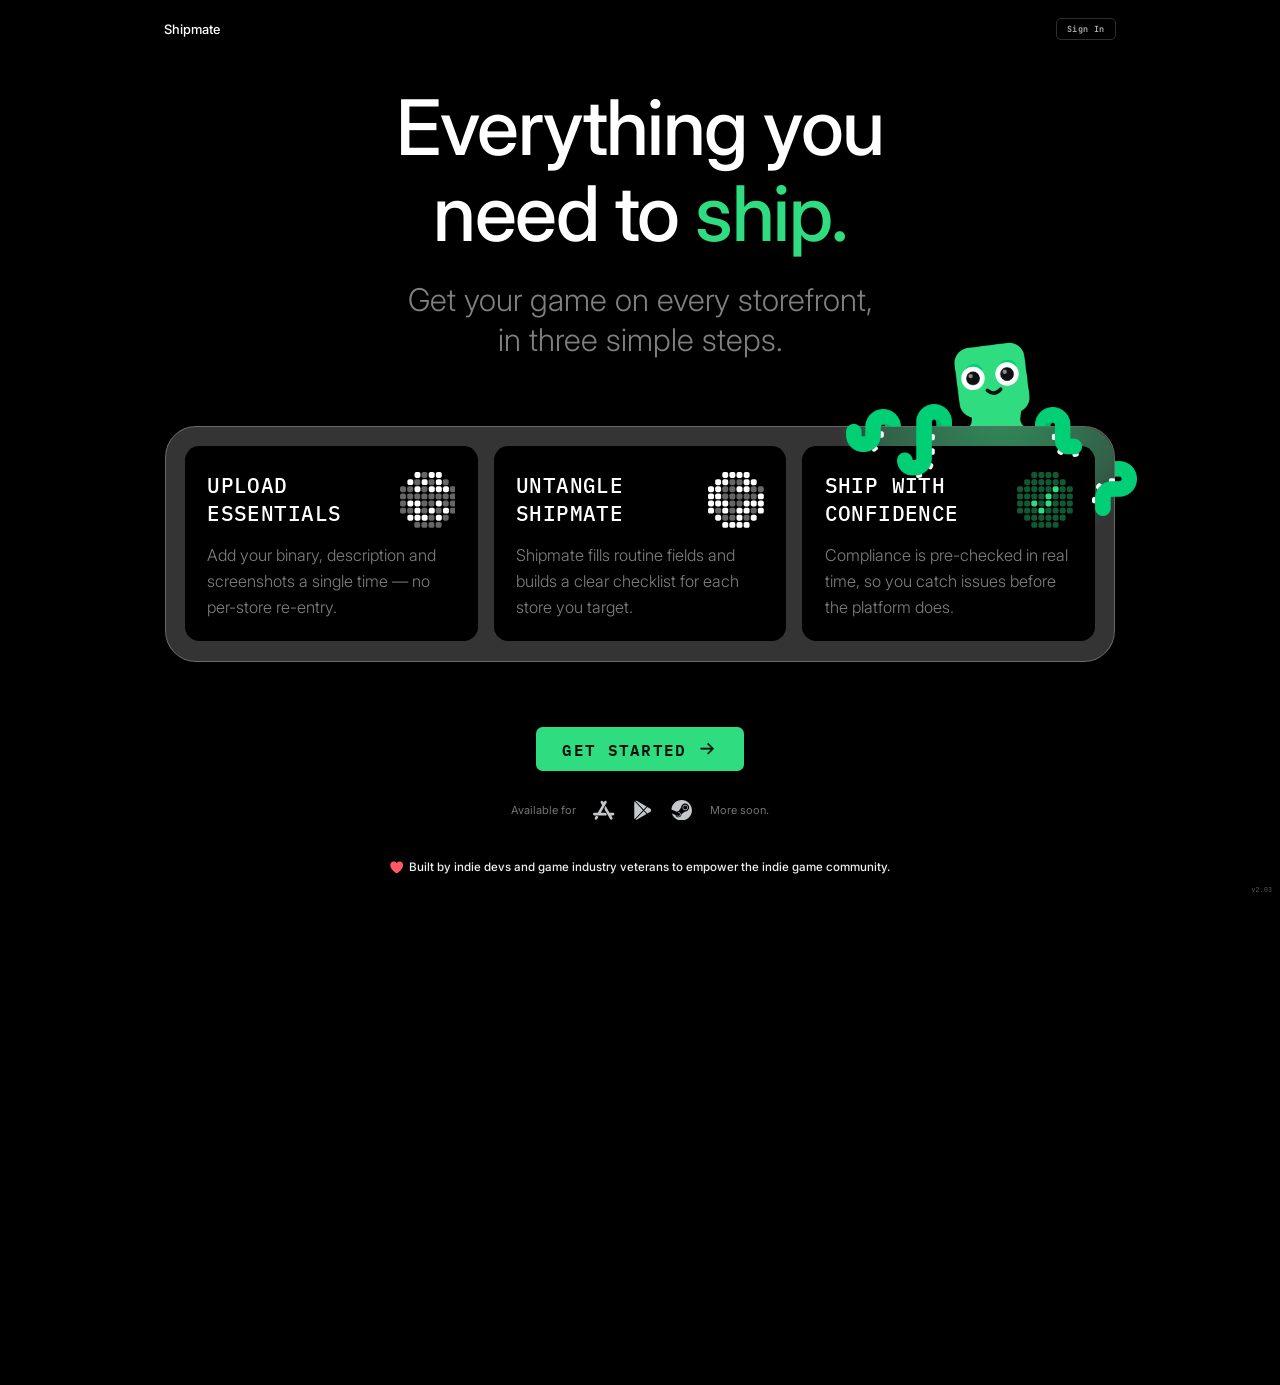
==== commit 4afdab6e: "v2.03: fix onboarding logo, build pill layout, splash badge, add screenshot-tool • index.html: repla" ====
--- a/splash.html
+++ b/splash.html
@@ -1367,6 +1367,13 @@
   })();
 </script>
 
+<div id="splash-version-badge" style="
+  position:fixed;bottom:10px;right:12px;
+  font-size:10px;font-family:monospace;
+  color:rgba(255,255,255,0.35);
+  pointer-events:none;z-index:9999;
+  letter-spacing:0.04em;
+">v2.03</div>
 
 </body>
 </html>
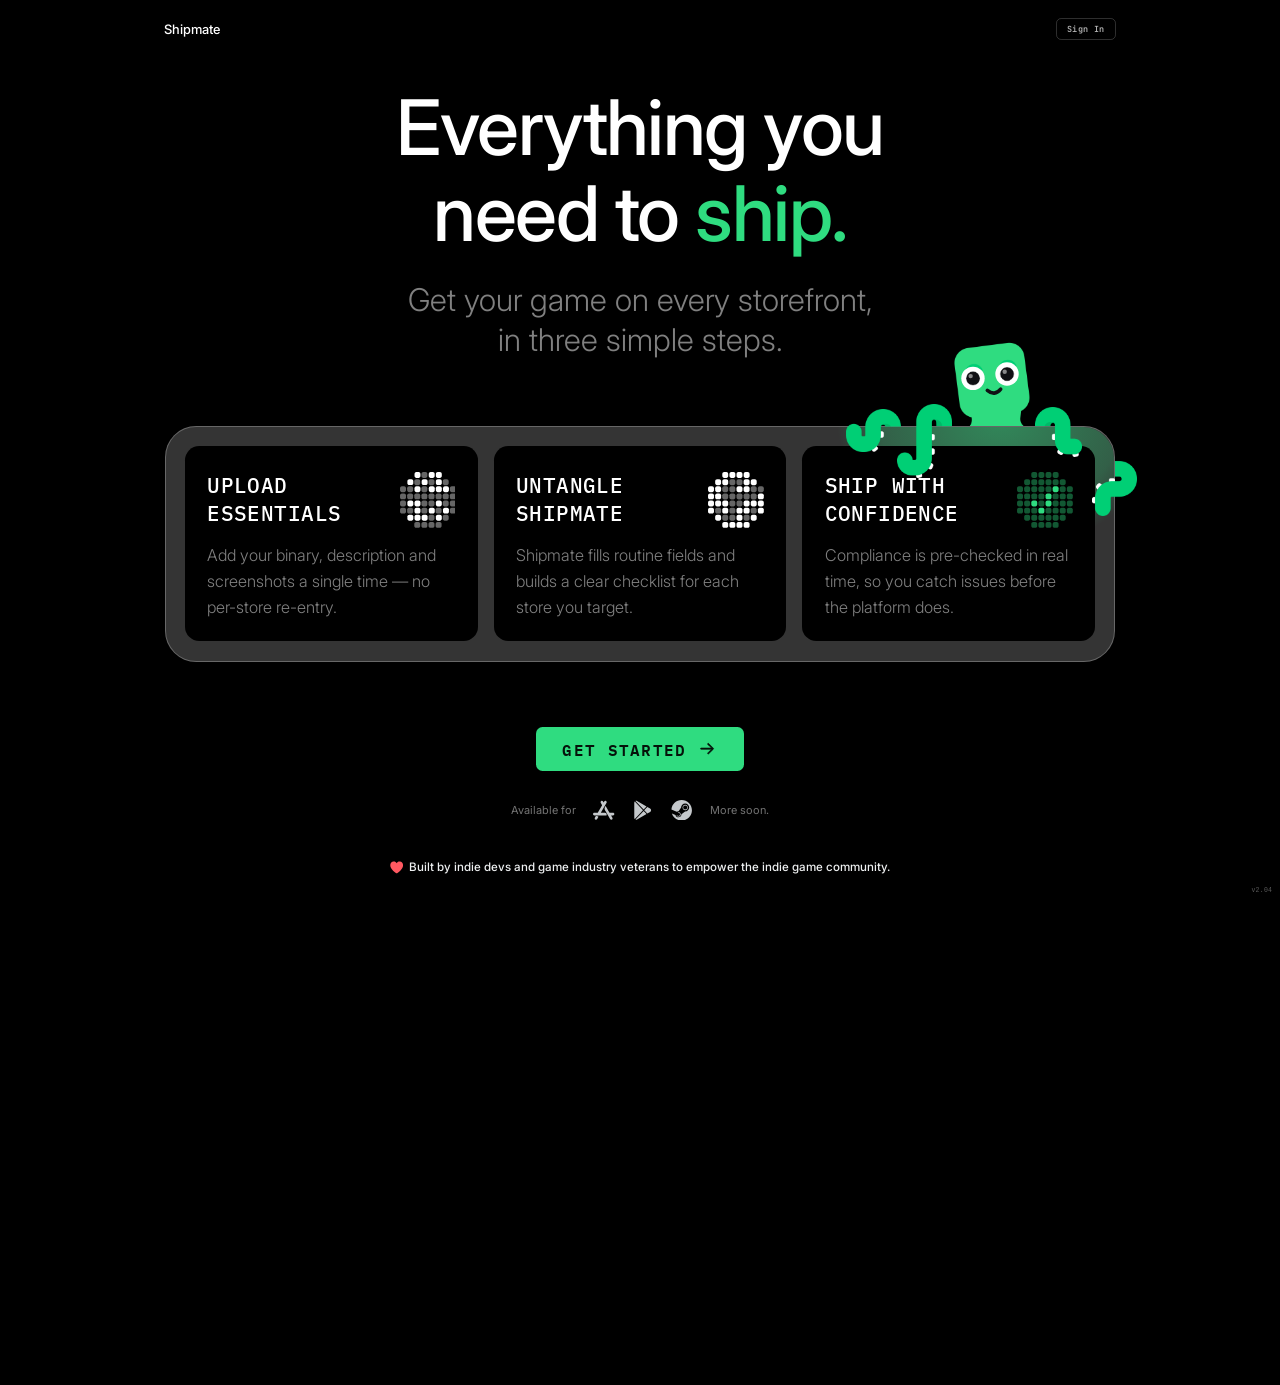
==== commit 5d358561: "v2.04: fix Steam questionnaire Unanswered filter for Mature Content rows The Mature Content section " ====
--- a/splash.html
+++ b/splash.html
@@ -1373,7 +1373,7 @@
   color:rgba(255,255,255,0.35);
   pointer-events:none;z-index:9999;
   letter-spacing:0.04em;
-">v2.03</div>
+">v2.04</div>
 
 </body>
 </html>
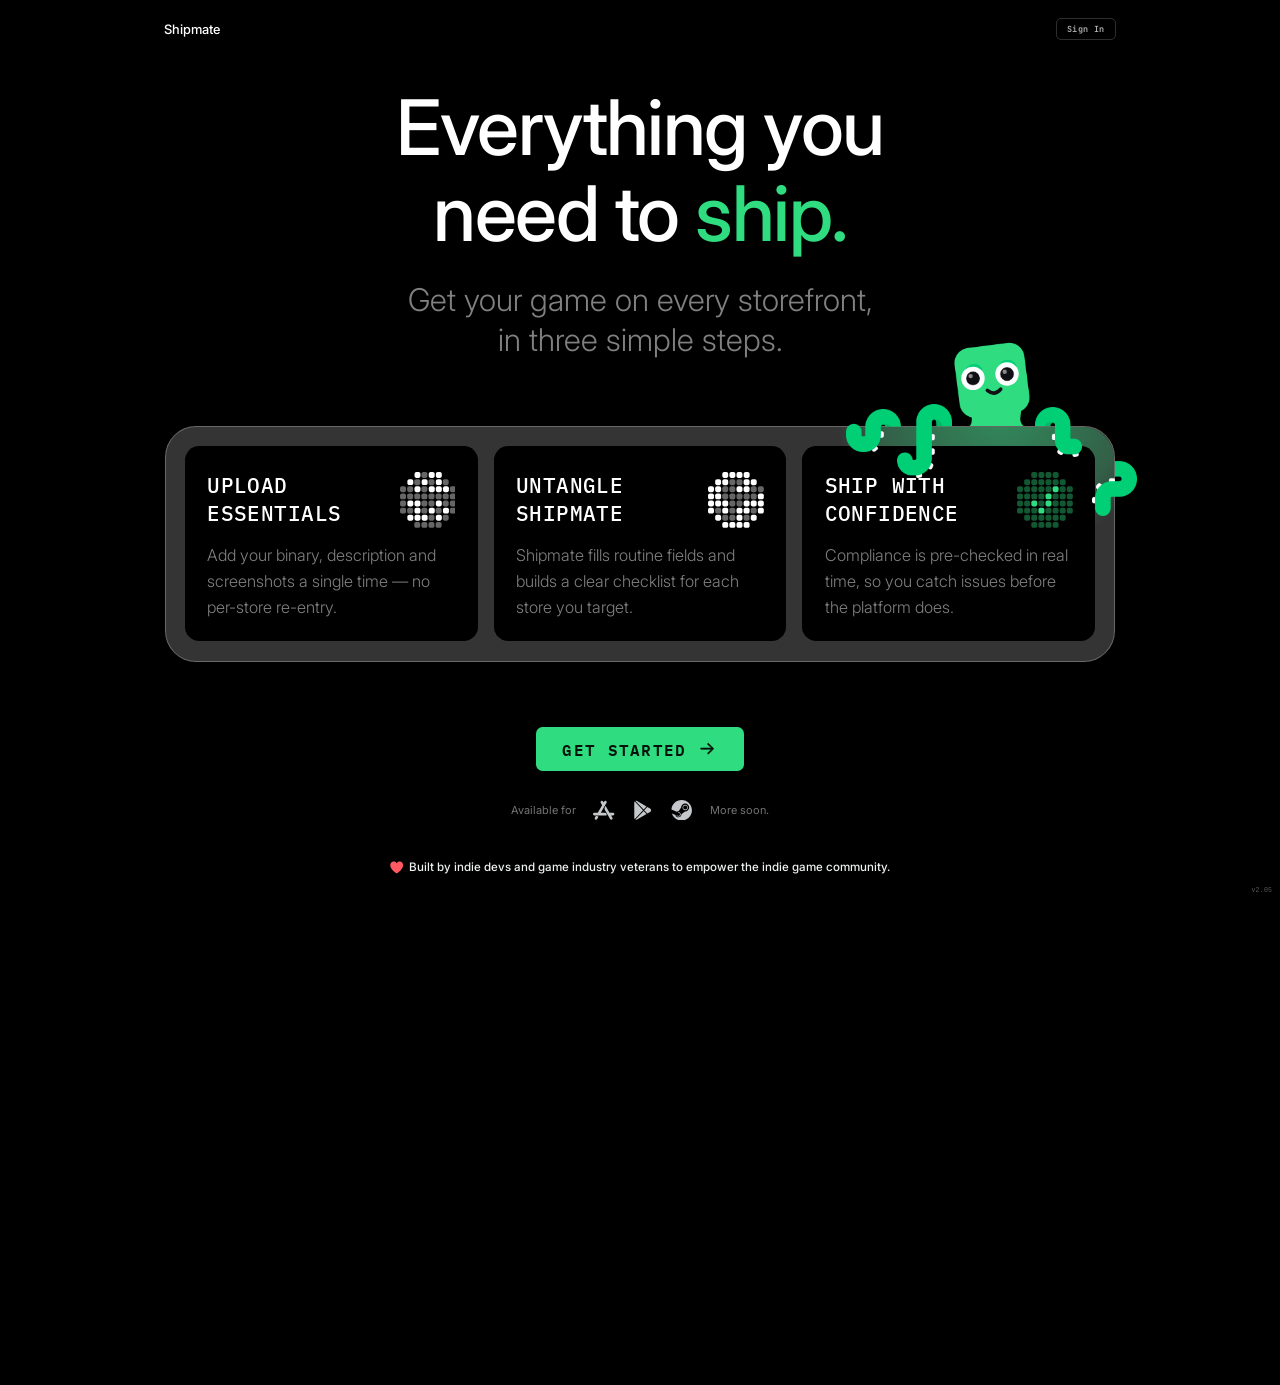
==== commit 8aa990de: "v2.05: fix inference footer layout — button stays one line, text wraps to two • style.css: .inf-foot" ====
--- a/splash.html
+++ b/splash.html
@@ -1373,7 +1373,7 @@
   color:rgba(255,255,255,0.35);
   pointer-events:none;z-index:9999;
   letter-spacing:0.04em;
-">v2.04</div>
+">v2.05</div>
 
 </body>
 </html>
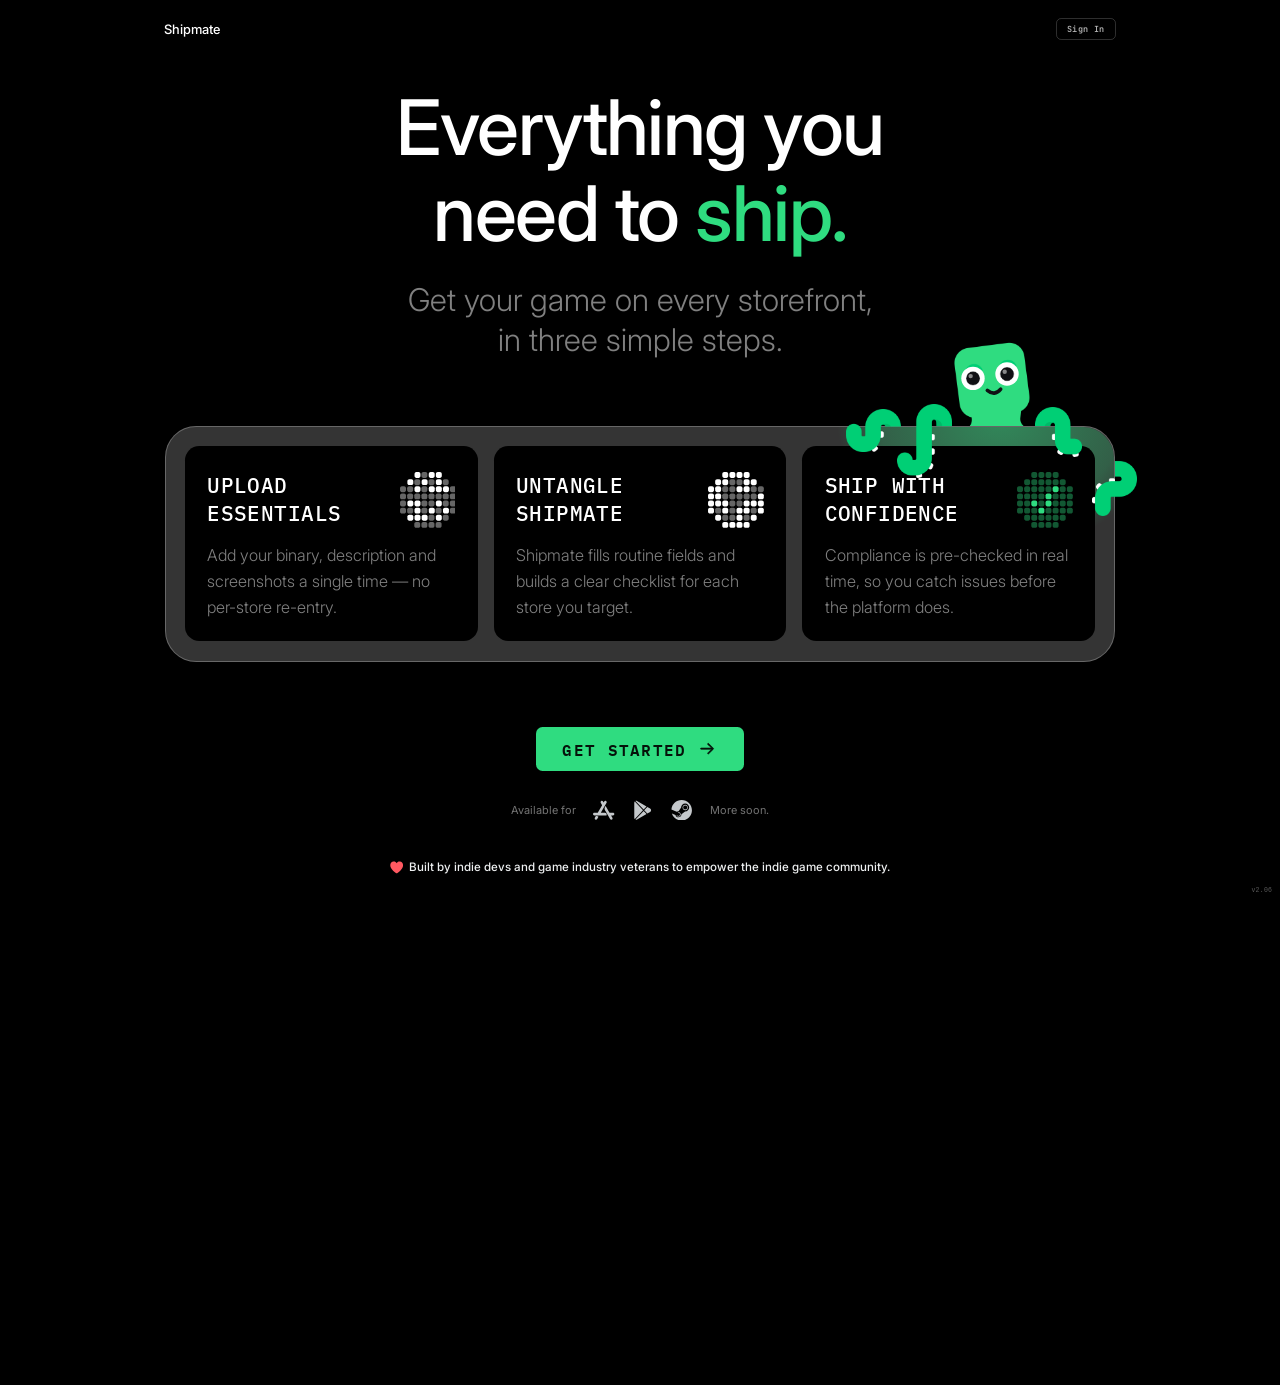
==== commit 7a477783: "v2.06: white border on Upload Build pill; green border on unlocked Submit step • .build-pill.no-buil" ====
--- a/splash.html
+++ b/splash.html
@@ -1373,7 +1373,7 @@
   color:rgba(255,255,255,0.35);
   pointer-events:none;z-index:9999;
   letter-spacing:0.04em;
-">v2.05</div>
+">v2.06</div>
 
 </body>
 </html>
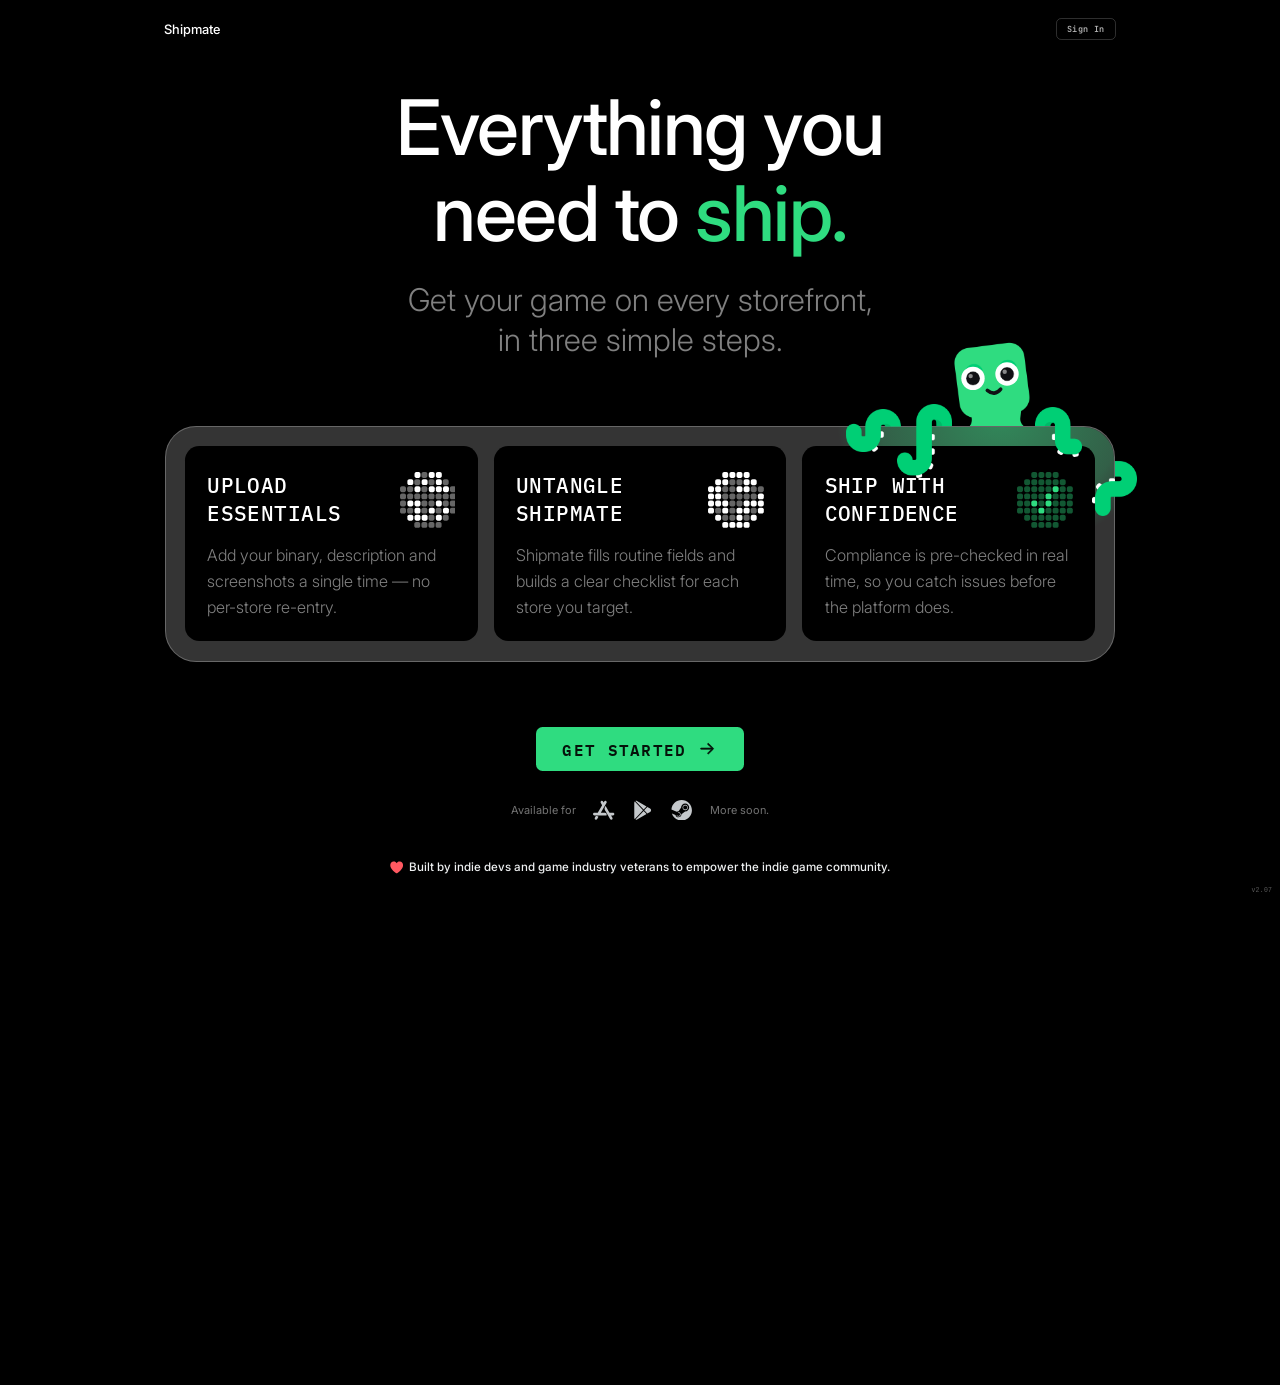
==== commit f0f92fec: "v2.07: privacy label, report card grade, submit border, Choose Track guard 1. iOS Store Page Preview" ====
--- a/splash.html
+++ b/splash.html
@@ -1373,7 +1373,7 @@
   color:rgba(255,255,255,0.35);
   pointer-events:none;z-index:9999;
   letter-spacing:0.04em;
-">v2.06</div>
+">v2.07</div>
 
 </body>
 </html>
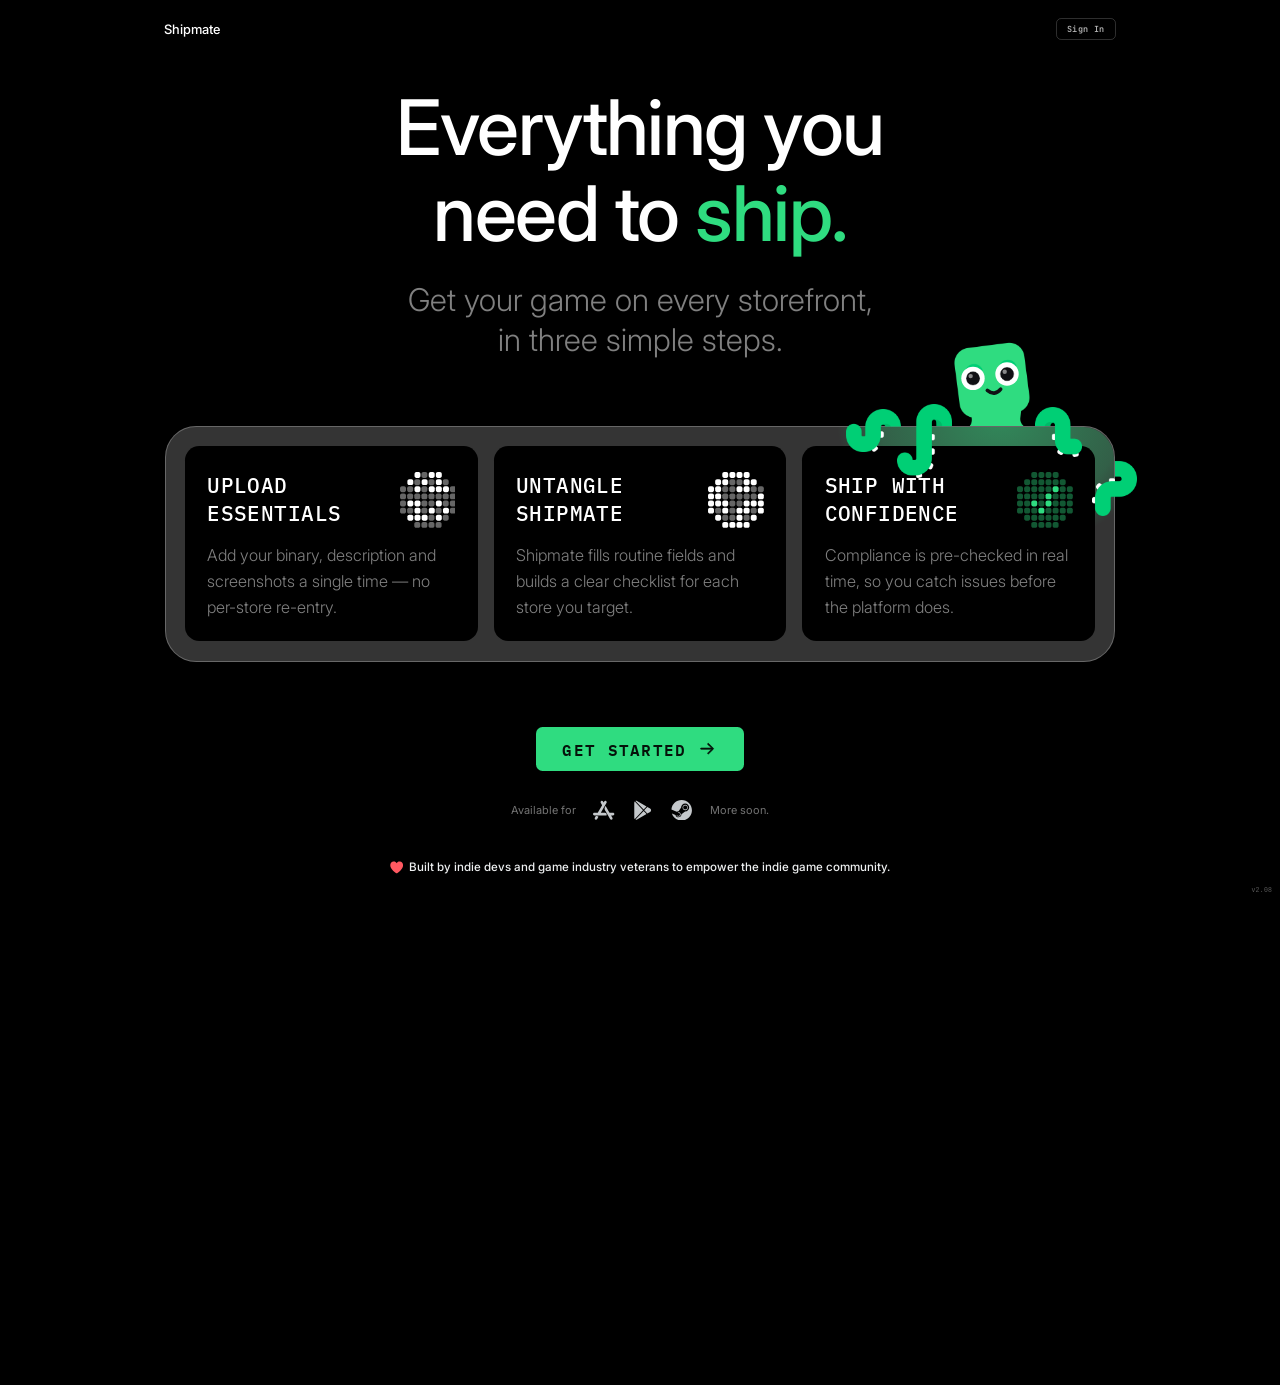
==== commit 5a777e48: "v2.08: remove debug block, crypto filter, green card border, submit flip animation 1. Remove Content" ====
--- a/splash.html
+++ b/splash.html
@@ -1373,7 +1373,7 @@
   color:rgba(255,255,255,0.35);
   pointer-events:none;z-index:9999;
   letter-spacing:0.04em;
-">v2.07</div>
+">v2.08</div>
 
 </body>
 </html>
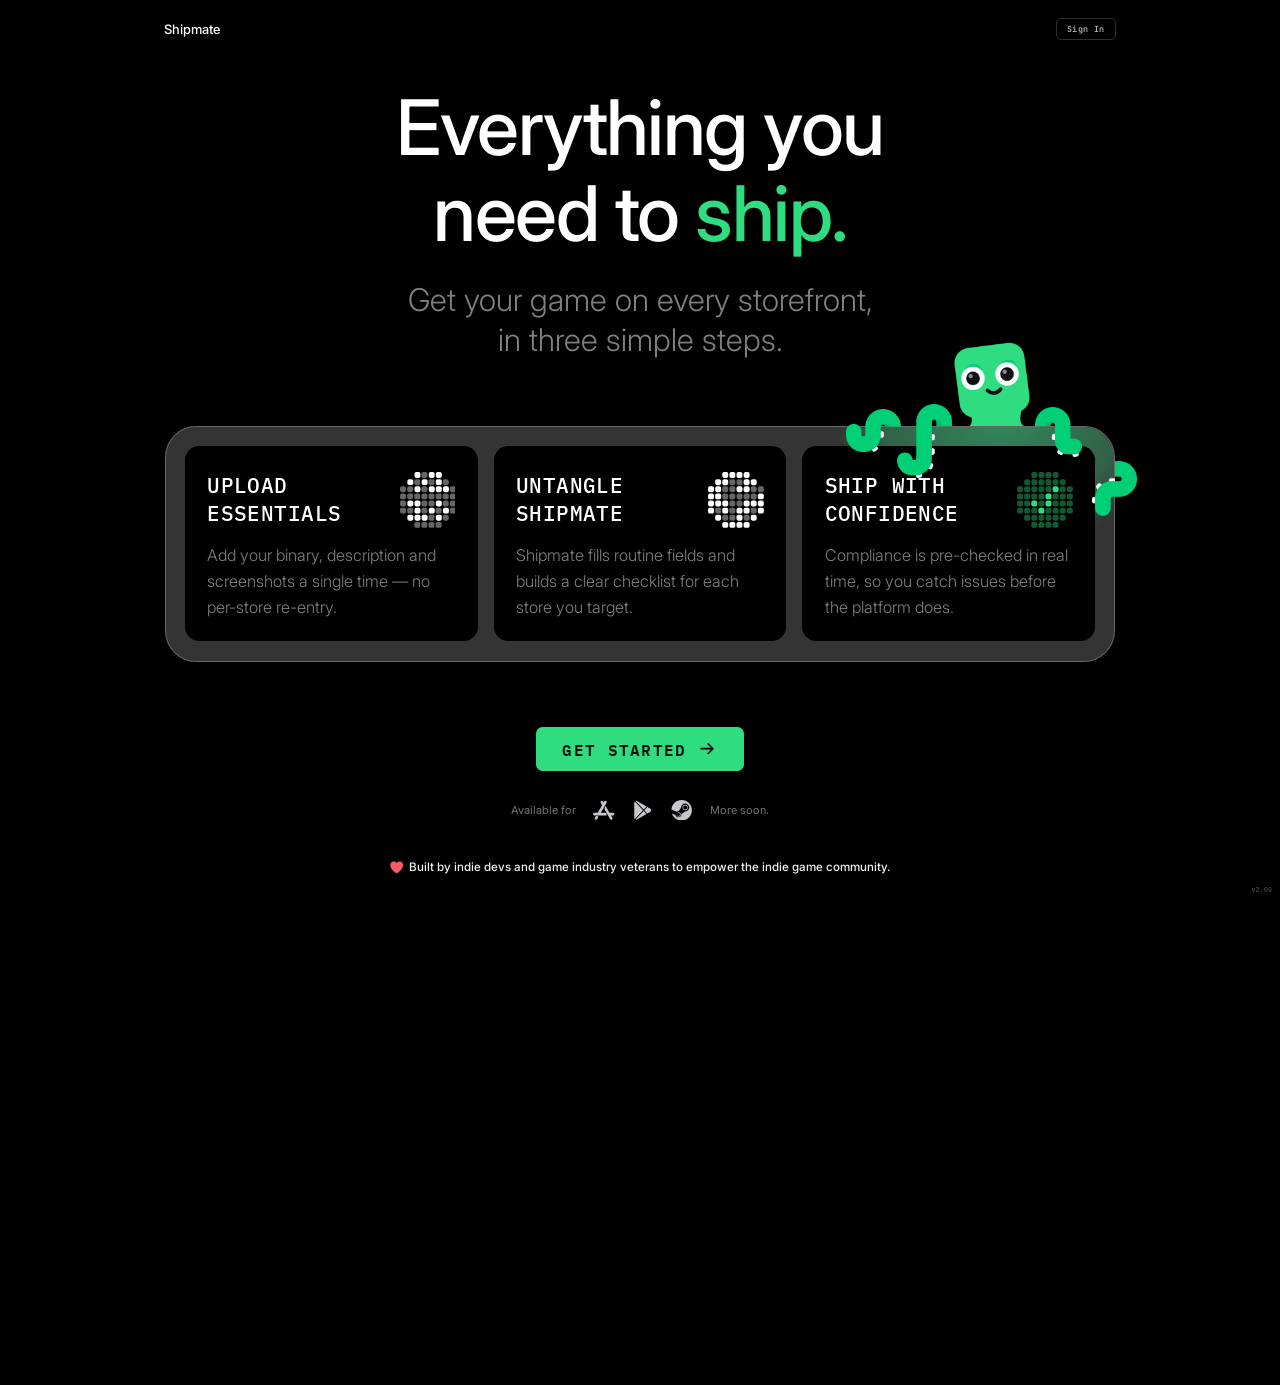
==== commit 5b0039a1: "v2.09 — Doc pane polish + clickable tooltip prototype Fixes: - splash.html version badge now reads v" ====
--- a/splash.html
+++ b/splash.html
@@ -1373,7 +1373,7 @@
   color:rgba(255,255,255,0.35);
   pointer-events:none;z-index:9999;
   letter-spacing:0.04em;
-">v2.08</div>
+">v2.09</div>
 
 </body>
 </html>
